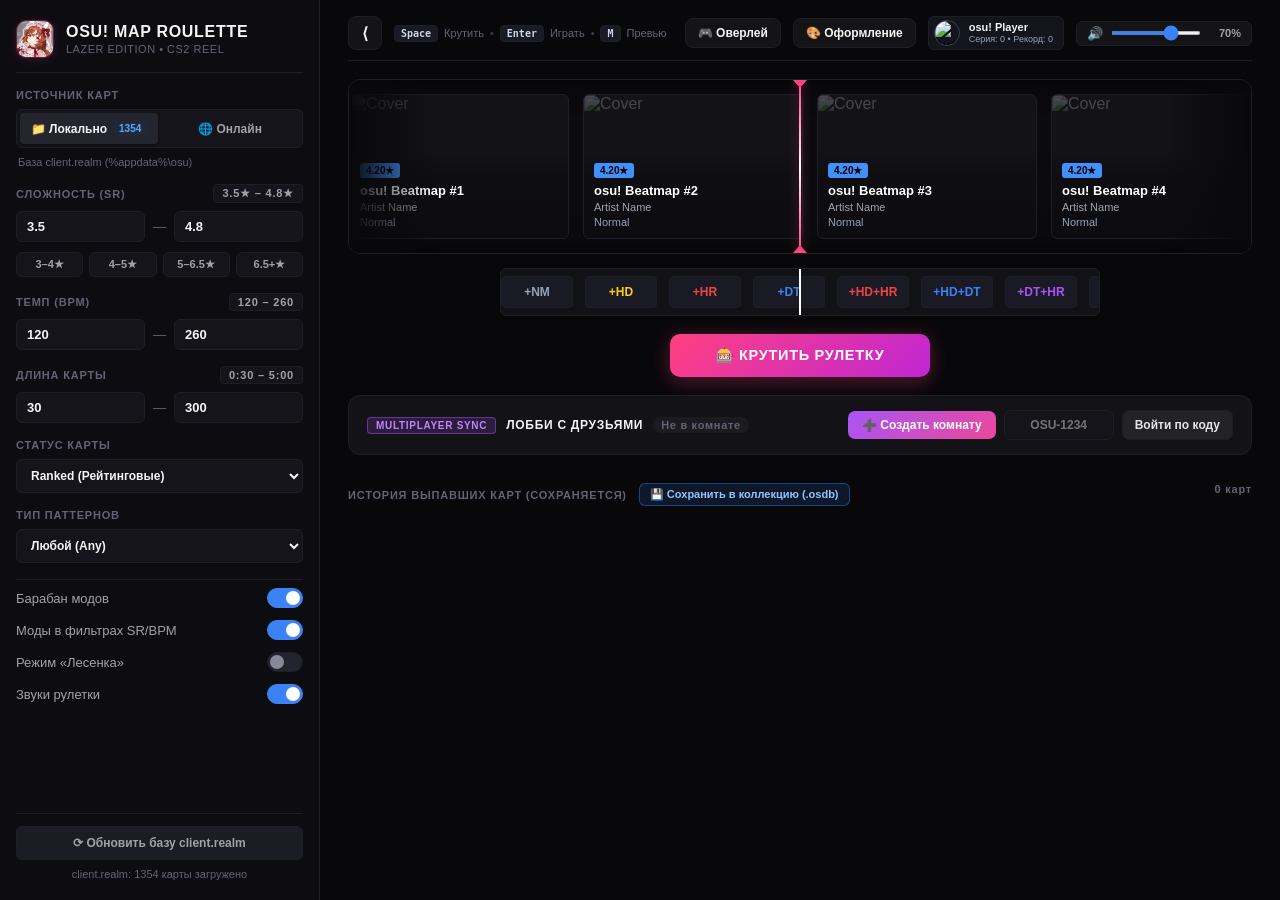
==== static/index.html @ 7d3d6657 "Release v1.0.0" ====
<!DOCTYPE html>
<html lang="ru">
<head>
    <meta charset="UTF-8">
    <meta name="viewport" content="width=device-width, initial-scale=1.0">
    <title>osu! Map Roulette</title>
    <link rel="stylesheet" href="/static/style.css">
    <link rel="icon" href="/static/icon.png" type="image/png">
</head>
<body>
    <!-- BACKGROUND ANIME & GLASS OVERLAY -->
    <div id="appBgLayer" class="app-bg-layer"></div>
    <div id="appBgOverlay" class="app-bg-overlay"></div>

    <!-- LEFT SIDEBAR: ALL SETTINGS -->
    <aside id="mainSidebar" class="sidebar">
        <!-- Logo / Title -->
        <div class="sidebar-header">
            <img src="/static/icon.png" alt="Logo" class="brand-logo">
            <div class="brand-text">
                <div class="brand-title">OSU! MAP ROULETTE</div>
                <div class="brand-sub">Lazer Edition • CS2 Reel</div>
            </div>
        </div>

        <!-- Source Selector -->
        <div class="sidebar-section">
            <div class="section-label">ИСТОЧНИК КАРТ</div>
            <div class="source-toggle">
                <button id="btnSourceLocal" class="source-tab active" data-source="local">
                    <span>📁 Локально</span>
                    <span id="localMapCountBadge" class="badge">1354</span>
                </button>
                <button id="btnSourceApi" class="source-tab" data-source="api">
                    <span>🌐 Онлайн</span>
                </button>
            </div>
            <div id="sourceDesc" class="source-desc">База client.realm (%appdata%\osu)</div>
        </div>

        <!-- Filter: Star Rating -->
        <div class="sidebar-section">
            <div class="section-label-row">
                <span>СЛОЖНОСТЬ (SR)</span>
                <span id="srLabel" class="val-pill">3.5★ – 4.8★</span>
            </div>
            <div class="inputs-row">
                <input type="number" id="inputSrMin" min="0" max="10" step="0.1" value="3.5">
                <span class="sep">—</span>
                <input type="number" id="inputSrMax" min="0" max="10" step="0.1" value="4.8">
            </div>
            <div class="sr-presets">
                <button type="button" class="sr-preset-btn" data-min="3.0" data-max="4.0">3–4★</button>
                <button type="button" class="sr-preset-btn" data-min="4.0" data-max="5.0">4–5★</button>
                <button type="button" class="sr-preset-btn" data-min="5.0" data-max="6.5">5–6.5★</button>
                <button type="button" class="sr-preset-btn" data-min="6.5" data-max="8.5">6.5+★</button>
            </div>
        </div>

        <!-- Filter: BPM -->
        <div class="sidebar-section">
            <div class="section-label-row">
                <span>ТЕМП (BPM)</span>
                <span id="bpmLabel" class="val-pill">120 – 260</span>
            </div>
            <div class="inputs-row">
                <input type="number" id="inputBpmMin" min="60" max="400" step="5" value="120">
                <span class="sep">—</span>
                <input type="number" id="inputBpmMax" min="60" max="400" step="5" value="260">
            </div>
        </div>

        <!-- Filter: Track Length -->
        <div class="sidebar-section">
            <div class="section-label-row">
                <span>ДЛИНА КАРТЫ</span>
                <span id="lengthLabel" class="val-pill">0:30 – 5:00</span>
            </div>
            <div class="inputs-row">
                <input type="number" id="inputLengthMin" min="15" max="1200" step="15" value="30">
                <span class="sep">—</span>
                <input type="number" id="inputLengthMax" min="15" max="1200" step="15" value="300">
            </div>
        </div>

        <!-- Filter: Status -->
        <div class="sidebar-section">
            <div class="section-label">СТАТУС КАРТЫ</div>
            <select id="selectStatus" class="select-field">
                <option value="ranked" selected>Ranked (Рейтинговые)</option>
                <option value="loved">Loved (Любимые)</option>
                <option value="graveyard">Pending / Graveyard</option>
                <option value="any">Все карты</option>
            </select>
        </div>

        <!-- Filter: Pattern Style -->
        <div class="sidebar-section">
            <div class="section-label">ТИП ПАТТЕРНОВ</div>
            <select id="selectPatternType" class="select-field">
                <option value="any" selected>Любой (Any)</option>
                <option value="aim">🎯 Jump Aim (Aimslop)</option>
                <option value="flow_aim">🌊 Flow Aim (Спейсед)</option>
                <option value="stream">⚡ Streams / Speed (Стримы)</option>
                <option value="tech">🎛️ Finger Control / Tech</option>
                <option value="balanced">⚖️ Balanced (Баланс)</option>
            </select>
        </div>

        <!-- Toggles -->
        <div class="sidebar-section toggles-section">
            <label class="toggle-row" title="Включить выпадение случайных модов">
                <span>Барабан модов</span>
                <div class="switch-wrap">
                    <input type="checkbox" id="toggleRollMods" checked>
                    <span class="slider"></span>
                </div>
            </label>
            <label class="toggle-row" title="Подбирать карты так, чтобы итоговый SR с модами попадал в заданный диапазон">
                <span>Моды в фильтрах SR/BPM</span>
                <div class="switch-wrap">
                    <input type="checkbox" id="toggleSmartModFilter" checked>
                    <span class="slider"></span>
                </div>
            </label>
            <label class="toggle-row" title="Автоматическое повышение сложности при пассе карты">
                <span>Режим «Лесенка»</span>
                <div class="switch-wrap">
                    <input type="checkbox" id="toggleLadderMode">
                    <span class="slider"></span>
                </div>
            </label>
            <label class="toggle-row">
                <span>Звуки рулетки</span>
                <div class="switch-wrap">
                    <input type="checkbox" id="toggleSounds" checked>
                    <span class="slider"></span>
                </div>
            </label>
        </div>

        <!-- Ladder details (collapsible) -->
        <div id="ladderSidebarBlock" class="ladder-sidebar-block" style="display: none;">
            <div class="ladder-header-row">
                <span class="ladder-badge">ЛЕСЕНКА</span>
                <span id="ladderLevelText" class="ladder-lvl">Уровень 1</span>
            </div>
            <div class="ladder-stats-grid">
                <div><span>Серия:</span> <strong id="ladderStreakVal">0</strong></div>
                <div><span>Рекорд:</span> <strong id="ladderBestStreakVal">0</strong></div>
                <div><span>Шаг:</span> <strong>+0.15★</strong></div>
            </div>
        </div>

        <!-- Database status & Reindex -->
        <div class="sidebar-bottom">
            <button id="btnReindexLocal" class="btn-sidebar">
                ⟳ Обновить базу client.realm
            </button>
            <div id="localStatusText" class="db-status-text">
                client.realm: 1354 карты загружено
            </div>
        </div>
    </aside>

    <!-- RIGHT CONTENT AREA -->
    <main class="content-area">
        <!-- TOP TOOLBAR: Sidebar Toggle, Overlay, Theme, Profile & Volume -->
        <header class="top-bar">
            <div class="top-left-group">
                <button id="btnToggleSidebar" class="btn-top-icon" title="Свернуть/развернуть левую панель">
                    <span id="sidebarToggleIcon">⟨</span>
                </button>
                <div class="shortcuts-hint">
                    <span class="key-pill">Space</span> Крутить
                    <span class="key-sep">•</span>
                    <span class="key-pill">Enter</span> Играть
                    <span class="key-sep">•</span>
                    <span class="key-pill">M</span> Превью
                </div>
            </div>

            <!-- Top Right Group: Overlay, Theme, Profile & Volume -->
            <div class="top-right-group">
                <button id="btnToggleOverlay" class="btn-top-action" title="Запустить Steam-like оверлей поверх osu!(lazer)">
                    🎮 Оверлей
                </button>
                <button id="btnOpenTheme" class="btn-top-action" title="Фон с аниме девочками, стекло и блюр">
                    🎨 Оформление
                </button>
                <!-- Player Profile Widget -->
                <button id="btnOpenProfile" class="profile-widget" title="Открыть профиль игрока">
                    <img id="topProfileAvatar" src="https://assets.ppy.sh/favicon/favicon-32x32.png" alt="Avatar" class="profile-avatar-mini">
                    <div class="profile-meta-mini">
                        <span id="topProfileName" class="profile-name">osu! Player</span>
                        <span id="topProfileStreak" class="profile-sub">Серия: 0 • Рекорд: 0</span>
                    </div>
                </button>

                <!-- Volume Control -->
                <div class="volume-widget" title="Регулировка громкости">
                    <span id="volIcon" class="vol-icon">🔊</span>
                    <input type="range" id="volumeSlider" min="0" max="1" step="0.05" value="0.7">
                    <span id="volLabel" class="vol-label">70%</span>
                </div>
            </div>
        </header>

        <!-- ROULETTE SECTION -->
        <section class="roulette-section">
            <!-- Beatmap Drum 1 -->
            <div class="drum-container">
                <div class="drum-marker"></div>
                <div id="rouletteTrack" class="drum-track">
                    <!-- Cards will be populated dynamically -->
                </div>
            </div>

            <!-- Mod Drum 2 (Toggleable) -->
            <div id="modDrumWrapper" class="mod-drum-container">
                <div class="mod-marker"></div>
                <div id="modTrack" class="mod-track">
                    <!-- Mod pills populated dynamically -->
                </div>
            </div>

            <!-- Big Spin Button -->
            <div class="spin-bar">
                <button id="btnSpin" class="btn-spin">
                    <span>🎰 КРУТИТЬ РУЛЕТКУ</span>
                </button>
            </div>
        </section>

        <!-- ANTI-TILT BANNER -->
        <div id="tiltAlertBanner" class="tilt-alert-banner" style="display: none;">
            <div class="tilt-alert-left">
                <span class="tilt-icon">🔥</span>
                <div>
                    <div class="tilt-title">Детектор тильта</div>
                    <div class="tilt-sub">Похоже на сложный паттерн — скинуть сложность на -0.3★ для разминки?</div>
                </div>
            </div>
            <div class="tilt-actions">
                <button id="btnAntiTiltSpin" class="btn-tilt-action">Скинуть -0.3★ и крутить</button>
                <button id="btnDismissTilt" class="btn-tilt-dismiss">✕</button>
            </div>
        </div>

        <!-- WINNING BEATMAP RESULT CARD -->
        <section id="winnerSection" class="winner-card" style="display: none;">
            <div class="winner-banner">
                <img id="winnerBannerImg" src="" alt="Cover" class="winner-cover">
                <div class="winner-info">
                    <div class="winner-title-row">
                        <h2 id="winnerTitle">Song Title</h2>
                        <div id="winnerStarBadge" class="star-badge">4.50★</div>
                    </div>
                    <div class="winner-sub">
                        <span id="winnerArtist">Artist</span> • Сложность: <strong id="winnerDiffName">Insane</strong> • Маппер: <span id="winnerCreator">Mapper</span>
                    </div>
                </div>
            </div>

            <!-- PP Calculation & Actions -->
            <div class="winner-details">
                <!-- PP Matrix & Stats -->
                <div class="pp-panel">
                    <div class="panel-heading">
                        <div class="panel-heading-left">
                            <span>РАСЧЁТ PP (FULL COMBO)</span>
                            <span id="winnerPlaystyleTag" class="playstyle-pill pill-balanced">Balanced</span>
                        </div>
                        <span id="winnerModTag" class="mod-tag">+DT</span>
                    </div>

                    <div class="pp-grid">
                        <div class="pp-box">
                            <span class="acc">95.0%</span>
                            <span id="pp95" class="pp">---</span>
                        </div>
                        <div class="pp-box">
                            <span class="acc">98.0%</span>
                            <span id="pp98" class="pp">---</span>
                        </div>
                        <div class="pp-box">
                            <span class="acc">99.0%</span>
                            <span id="pp99" class="pp">---</span>
                        </div>
                        <div class="pp-box ss">
                            <span class="acc">100% SS</span>
                            <span id="pp100" class="pp">---</span>
                        </div>
                    </div>

                    <div class="stats-row">
                        <span>AR: <b id="specAr">9.0</b></span>
                        <span>OD: <b id="specOd">8.0</b></span>
                        <span>CS: <b id="specCs">4.0</b></span>
                        <span>HP: <b id="specHp">6.0</b></span>
                        <span>BPM: <b id="specBpm">180</b></span>
                        <span>Combo: <b id="specCombo">---</b></span>
                    </div>

                    <!-- Client.realm Score Verification -->
                    <div id="scoreBox" class="score-box">
                        <div class="score-box-header">
                            <div class="score-title">
                                <span>РЕЗУЛЬТАТ ПРОХОЖДЕНИЯ (osu!lazer)</span>
                                <span id="scoreStatusBadge" class="score-poll-badge">Ожидание игры...</span>
                            </div>
                            <button id="btnCheckScore" class="btn-check-score">
                                🔍 Проверить скор
                            </button>
                        </div>
                        <div id="scoreView" class="score-view" style="display: none;">
                            <div id="scoreRankPill" class="score-rank-pill">S</div>
                            <div class="score-details-row">
                                <div><span>Точность:</span> <strong id="scoreAcc">98.5%</strong></div>
                                <div><span>Комбо:</span> <strong id="scoreCombo">512x</strong></div>
                                <div><span>Миссы:</span> <strong id="scoreMisses">0</strong></div>
                                <div><span>Реальный PP:</span> <strong id="scorePp" class="score-pp-val">174.5 PP</strong></div>
                            </div>
                        </div>
                    </div>
                </div>

                <!-- Preview Audio Player & Action Buttons -->
                <div class="actions-panel">
                    <div class="preview-player">
                        <button id="btnPlayPause" class="btn-play">▶</button>
                        <div class="player-track">
                            <input type="range" id="seekSlider" min="0" max="100" value="0">
                            <div class="player-time">
                                <span id="playerCurrentTime">0:00</span>
                                <span>Превью трека</span>
                                <span id="playerDuration">0:30</span>
                            </div>
                        </div>
                    </div>

                    <div class="buttons-row">
                        <button id="btnPlayInLazer" class="btn-play-lazer">
                            🚀 Играть в osu!(lazer)
                        </button>
                        <button id="btnLadderNext" class="btn-win" style="display: none;">
                            ✔️ Пройдено (+Next)
                        </button>
                        <button id="btnLadderFail" class="btn-fail" style="display: none;">
                            ✖ Слился
                        </button>
                        <a id="btnOsuWeb" href="#" target="_blank" class="btn-secondary">
                            osu.ppy.sh
                        </a>
                    </div>
                </div>
            </div>
        </section>

        <!-- MULTIPLAYER SYNC LOBBY -->
        <section id="lobbySection" class="lobby-block glass-surface">
            <div class="lobby-header">
                <div class="lobby-title-row">
                    <span class="lobby-badge">MULTIPLAYER SYNC</span>
                    <span>ЛОББИ С ДРУЗЬЯМИ</span>
                    <span id="lobbyStatusPill" class="lobby-status-pill">Не в комнате</span>
                </div>
                <div id="lobbyControlsDisconnected" class="lobby-controls">
                    <button id="btnCreateLobby" class="btn-lobby-primary">➕ Создать комнату</button>
                    <input id="inputLobbyCode" type="text" class="lobby-code-input" placeholder="OSU-1234" maxlength="12">
                    <button id="btnJoinLobby" class="btn-lobby-secondary">Войти по коду</button>
                </div>
                <div id="lobbyControlsConnected" class="lobby-controls" style="display: none;">
                    <div class="room-code-box" id="roomCodeBadge" title="Нажмите, чтобы скопировать код">
                        <span id="roomCodeText">OSU-0000</span>
                        <span class="copy-hint">📋</span>
                    </div>
                    <button id="btnLeaveLobby" class="btn-lobby-danger">Выйти</button>
                </div>
            </div>
            <div id="lobbyBody" class="lobby-body" style="display: none;">
                <div class="lobby-members-row">
                    <span class="lobby-sub-label">Участники:</span>
                    <div id="lobbyMembersList" class="lobby-members-list"></div>
                </div>
                <div class="lobby-leaderboard">
                    <div class="lobby-sub-label" style="margin-bottom: 6px;">Живая таблица раунда</div>
                    <div id="lobbyLeaderboardList" class="lobby-lb-list">
                        <div class="lobby-empty">Сыграйте выпавшую карту в osu!(lazer), чтобы результаты появились здесь автоматически.</div>
                    </div>
                </div>
            </div>
        </section>

        <!-- SESSION HISTORY -->
        <section class="history-block">
            <div class="history-head">
                <div style="display: flex; align-items: center; gap: 12px;">
                    <span>ИСТОРИЯ ВЫПАВШИХ КАРТ (СОХРАНЯЕТСЯ)</span>
                    <button id="btnExportOsdb" class="btn-export-osdb" title="Экспортировать дропы сессии в коллекцию osu! (.osdb)">
                        💾 Сохранить в коллекцию (.osdb)
                    </button>
                </div>
                <span id="historyCountText">0 карт</span>
            </div>
            <div id="historyList" class="history-grid"></div>
        </section>
    </main>

    <!-- PLAYER PROFILE MODAL -->
    <div id="profileModal" class="modal-overlay" style="display: none;">
        <div class="modal-card">
            <div class="modal-header">
                <div class="modal-title">ПРОФИЛЬ ИГРОКА OSU! (LAZER)</div>
                <button id="btnCloseProfile" class="btn-modal-close">✕</button>
            </div>
            <div class="modal-body">
                <div class="profile-hero">
                    <img id="modalProfileAvatar" src="https://assets.ppy.sh/favicon/favicon-32x32.png" alt="Avatar" class="profile-avatar-large">
                    <div class="profile-hero-info">
                        <div class="profile-hero-name-row">
                            <h2 id="modalProfileName">osu! Player</h2>
                            <span id="modalProfileCountry" class="country-badge">RU</span>
                        </div>
                        <div id="modalProfileId" class="profile-user-id">Online ID: ---</div>
                        <div class="profile-hero-badges">
                            <span class="profile-tag">osu!lazer client.realm</span>
                            <span id="modalMaxPpBadge" class="profile-tag gold">Макс. PP: ---</span>
                        </div>
                    </div>
                </div>

                <!-- Lazer Stats Grid -->
                <div class="modal-section-title">СТАТИСТИКА LAZER</div>
                <div class="profile-stats-grid">
                    <div class="p-stat-box">
                        <span class="p-stat-lbl">Всего скоров</span>
                        <strong id="modalTotalScores" class="p-stat-val">0</strong>
                    </div>
                    <div class="p-stat-box">
                        <span class="p-stat-lbl">Пройдено карт</span>
                        <strong id="modalPassedScores" class="p-stat-val">0</strong>
                    </div>
                    <div class="p-stat-box">
                        <span class="p-stat-lbl">SS Рангов</span>
                        <strong id="modalCountSS" class="p-stat-val val-gold">0</strong>
                    </div>
                    <div class="p-stat-box">
                        <span class="p-stat-lbl">S Рангов</span>
                        <strong id="modalCountS" class="p-stat-val val-yellow">0</strong>
                    </div>
                    <div class="p-stat-box">
                        <span class="p-stat-lbl">A Рангов</span>
                        <strong id="modalCountA" class="p-stat-val val-green">0</strong>
                    </div>
                </div>

                <!-- Roulette & Ladder Stats -->
                <div class="modal-section-title">ПРОГРЕСС РУЛЕТКИ И «ЛЕСЕНКИ»</div>
                <div class="profile-stats-grid">
                    <div class="p-stat-box">
                        <span class="p-stat-lbl">Круток рулетки</span>
                        <strong id="modalRouletteSpins" class="p-stat-val">0</strong>
                    </div>
                    <div class="p-stat-box">
                        <span class="p-stat-lbl">Текущая серия</span>
                        <strong id="modalLadderCurrent" class="p-stat-val val-blue">0</strong>
                    </div>
                    <div class="p-stat-box">
                        <span class="p-stat-lbl">Рекорд серии</span>
                        <strong id="modalLadderBest" class="p-stat-val val-gold">0</strong>
                    </div>
                </div>

                <!-- Playstyle Distribution -->
                <div class="modal-section-title">РАСПРЕДЕЛЕНИЕ ПО ПЛЕЙСТАЙЛАМ</div>
                <div class="playstyles-breakdown">
                    <div class="pst-row">
                        <span>🎯 Jump Aim (Aimslop)</span>
                        <span id="pstCountAim" class="pst-val">0</span>
                    </div>
                    <div class="pst-row">
                        <span>🌊 Flow Aim (Спейсед)</span>
                        <span id="pstCountFlow" class="pst-val">0</span>
                    </div>
                    <div class="pst-row">
                        <span>⚡ Streams / Speed (Стримы)</span>
                        <span id="pstCountStream" class="pst-val">0</span>
                    </div>
                    <div class="pst-row">
                        <span>🎛️ Finger Control / Tech</span>
                        <span id="pstCountTech" class="pst-val">0</span>
                    </div>
                    <div class="pst-row">
                        <span>⚖️ Balanced (Баланс)</span>
                        <span id="pstCountBalanced" class="pst-val">0</span>
                    </div>
                </div>
            </div>
        </div>
    </div>

    <!-- THEME, BACKGROUND & OVERLAY SETTINGS MODAL -->
    <div id="themeModal" class="modal-overlay" style="display: none;">
        <div class="modal-card theme-modal-card">
            <div class="modal-header">
                <div class="modal-title">🎨 ОФОРМЛЕНИЕ, ФОН И ОВЕРЛЕЙ</div>
                <button id="btnCloseTheme" class="btn-modal-close">✕</button>
            </div>
            <div class="modal-body">
                <div class="modal-section-title">АНИМЕ-ДЕВОЧКА НА ЗАДНИЙ ФОН</div>
                <div id="bgPickerGrid" class="bg-picker-grid">
                    <button type="button" class="bg-thumb-btn" data-bg="none">
                        <div class="bg-thumb-none">🖤</div>
                        <span>Без фона</span>
                    </button>
                    <button type="button" class="bg-thumb-btn active" data-bg="bg_1.png">
                        <img src="/static/backgrounds/bg_1.png" alt="Art 1">
                        <span>Маскот</span>
                    </button>
                    <button type="button" class="bg-thumb-btn" data-bg="bg_2.jpg">
                        <img src="/static/backgrounds/bg_2.jpg" alt="Art 2">
                        <span>Неко #1</span>
                    </button>
                    <button type="button" class="bg-thumb-btn" data-bg="bg_3.jpg">
                        <img src="/static/backgrounds/bg_3.jpg" alt="Art 3">
                        <span>Неко #2</span>
                    </button>
                    <button type="button" class="bg-thumb-btn" data-bg="bg_4.jpg">
                        <img src="/static/backgrounds/bg_4.jpg" alt="Art 4">
                        <span>Неко #3</span>
                    </button>
                    <button type="button" class="bg-thumb-btn" data-bg="bg_5.jpg">
                        <img src="/static/backgrounds/bg_5.jpg" alt="Art 5">
                        <span>Неко #4</span>
                    </button>
                </div>

                <div class="modal-section-title" style="margin-top: 16px;">СТИЛЬ ИНТЕРФЕЙСА</div>
                <div class="theme-style-row">
                    <button type="button" class="style-pill-btn active" data-style="glass">✨ Стекло (Glass)</button>
                    <button type="button" class="style-pill-btn" data-style="dark">🖤 Глубокий чёрный</button>
                    <button type="button" class="style-pill-btn" data-style="transparent">🫧 Прозрачный</button>
                </div>

                <div class="theme-sliders-grid">
                    <div class="theme-slider-item">
                        <div class="section-label-row">
                            <span>ЗАТЕМНЕНИЕ ФОНА</span>
                            <span id="bgDimVal" class="val-pill">72%</span>
                        </div>
                        <input type="range" id="sliderBgDim" min="0" max="0.95" step="0.05" value="0.72">
                    </div>
                    <div class="theme-slider-item">
                        <div class="section-label-row">
                            <span>РАЗМЫТИЕ (BLUR)</span>
                            <span id="bgBlurVal" class="val-pill">12px</span>
                        </div>
                        <input type="range" id="sliderBgBlur" min="0" max="30" step="1" value="12">
                    </div>
                </div>

                <div class="modal-section-title" style="margin-top: 16px;">ИГРОВОЙ ОВЕРЛЕЙ (STEAM-LIKE)</div>
                <div class="overlay-settings-box">
                    <div class="overlay-setting-row">
                        <span>Горячая клавиша переключения HUD</span>
                        <select id="selectOverlayHotkey" class="select-field" style="width: 150px;">
                            <option value="F9">F9</option>
                            <option value="Shift+Tab">Shift + Tab</option>
                            <option value="F8">F8</option>
                            <option value="F10">F10</option>
                        </select>
                    </div>
                    <div class="overlay-setting-row" style="margin-top: 8px;">
                        <span>Быстрая крутка в оверлее (Instant Roll)</span>
                        <select id="selectInstantRollHotkey" class="select-field" style="width: 150px;">
                            <option value="Alt+R">Alt + R</option>
                            <option value="F8">F8</option>
                            <option value="Ctrl+Shift+R">Ctrl + Shift + R</option>
                            <option value="F10">F10</option>
                        </select>
                    </div>
                    <label class="toggle-row" style="margin-top: 8px;">
                        <span>Автозапуск в игре через 1.5с после прокрутки</span>
                        <div class="switch-wrap">
                            <input type="checkbox" id="toggleOverlayAutoLaunch">
                            <span class="slider"></span>
                        </div>
                    </label>
                    <label class="toggle-row" style="margin-top: 8px;">
                        <span>Автозапуск оверлея при обнаружении osu!.exe</span>
                        <div class="switch-wrap">
                            <input type="checkbox" id="toggleOverlayAutostart">
                            <span class="slider"></span>
                        </div>
                    </label>
                </div>
            </div>
        </div>
    </div>

    <div id="toastContainer" class="toast-container"></div>

    <script src="/static/sounds.js"></script>
    <script src="/static/app.js"></script>
</body>
</html>
---- static/style.css ----
/* osu! Map Roulette - Dark Minimalist Theme (No Neon) */

:root {
    --bg-main: #09090b;
    --bg-sidebar: #0d0d11;
    --bg-card: #121217;
    --bg-card-hover: #1a1a22;
    --bg-input: #14141a;
    --border: #1e1e26;
    --border-hover: #2f2f3d;
    --border-active: #ff4081;
    
    --text-primary: #f4f4f5;
    --text-secondary: #a1a1aa;
    --text-muted: #636374;

    --accent-blue: #3b82f6;
    --accent-green: #22c55e;
    --accent-red: #ef4444;
    --accent-gold: #f59e0b;
    --accent-silver: #d1d5db;
    --accent-pink: #ff4081;

    --card-width: 220px;
    --card-gap: 14px;
}

/* Custom Dark Scrollbars */
::-webkit-scrollbar {
    width: 6px;
    height: 6px;
}
::-webkit-scrollbar-track {
    background: transparent;
}
::-webkit-scrollbar-thumb {
    background: #24242f;
    border-radius: 999px;
}
::-webkit-scrollbar-thumb:hover {
    background: #3a3a4a;
}

* {
    box-sizing: border-box;
    margin: 0;
    padding: 0;
}

body {
    background: var(--bg-main);
    color: var(--text-primary);
    font-family: -apple-system, BlinkMacSystemFont, "Segoe UI", Roboto, "Helvetica Neue", Arial, sans-serif;
    height: 100vh;
    display: flex;
    overflow: hidden;
    user-select: none;
}

/* ========================================================
   LEFT SIDEBAR
======================================================== */
.sidebar {
    width: 320px;
    min-width: 300px;
    max-width: 340px;
    background: var(--bg-sidebar);
    border-right: 1px solid var(--border);
    display: flex;
    flex-direction: column;
    padding: 20px 16px;
    gap: 16px;
    overflow-y: auto;
}

.sidebar-header {
    display: flex;
    align-items: center;
    gap: 12px;
    padding-bottom: 14px;
    border-bottom: 1px solid var(--border);
}

.brand-logo {
    width: 38px;
    height: 38px;
    border-radius: 10px;
    object-fit: cover;
    border: 1px solid rgba(255, 64, 129, 0.35);
    box-shadow: 0 2px 10px rgba(255, 64, 129, 0.15);
    flex-shrink: 0;
}

.brand-text {
    display: flex;
    flex-direction: column;
}

.brand-title {
    font-size: 16px;
    font-weight: 800;
    letter-spacing: 0.7px;
    color: var(--text-primary);
}

/* Quick SR Presets */
.sr-presets {
    display: grid;
    grid-template-columns: repeat(4, 1fr);
    gap: 6px;
    margin-top: 2px;
}

.sr-preset-btn {
    background: var(--bg-input);
    border: 1px solid var(--border);
    color: var(--text-secondary);
    font-size: 11px;
    font-weight: 600;
    padding: 5px 0;
    border-radius: 6px;
    cursor: pointer;
    transition: all 0.15s ease;
}

.sr-preset-btn:hover {
    background: #1c1c24;
    color: var(--text-primary);
    border-color: var(--border-hover);
}

.sr-preset-btn.active {
    background: rgba(255, 64, 129, 0.14);
    border-color: rgba(255, 64, 129, 0.5);
    color: #ff6699;
}

.brand-sub {
    font-size: 11px;
    color: var(--text-muted);
    letter-spacing: 0.5px;
    margin-top: 2px;
    text-transform: uppercase;
}

.sidebar-section {
    display: flex;
    flex-direction: column;
    gap: 8px;
}

.section-label {
    font-size: 11px;
    font-weight: 700;
    color: var(--text-muted);
    letter-spacing: 0.8px;
    text-transform: uppercase;
}

.section-label-row {
    display: flex;
    justify-content: space-between;
    align-items: center;
    font-size: 11px;
    font-weight: 700;
    color: var(--text-muted);
    letter-spacing: 0.8px;
    text-transform: uppercase;
}

.val-pill {
    font-size: 11px;
    font-weight: 600;
    color: var(--text-secondary);
    background: var(--bg-input);
    padding: 2px 8px;
    border-radius: 4px;
    border: 1px solid var(--border);
}

/* Source switcher */
.source-toggle {
    display: flex;
    background: var(--bg-input);
    border: 1px solid var(--border);
    border-radius: 6px;
    padding: 3px;
    gap: 3px;
}

.source-tab {
    flex: 1;
    display: flex;
    align-items: center;
    justify-content: center;
    gap: 6px;
    padding: 8px 10px;
    border: none;
    border-radius: 4px;
    background: transparent;
    color: var(--text-secondary);
    font-size: 12px;
    font-weight: 600;
    cursor: pointer;
    transition: all 0.15s ease;
}

.source-tab.active {
    background: #252530;
    color: var(--text-primary);
    box-shadow: 0 1px 3px rgba(0,0,0,0.4);
}

.source-tab .badge {
    background: #1e293b;
    color: #60a5fa;
    font-size: 10px;
    padding: 2px 6px;
    border-radius: 10px;
    font-weight: 700;
}

.source-desc {
    font-size: 11px;
    color: var(--text-muted);
    padding-left: 2px;
}

/* Input rows */
.inputs-row {
    display: flex;
    align-items: center;
    gap: 8px;
}

.inputs-row input[type="number"] {
    flex: 1;
    background: var(--bg-input);
    border: 1px solid var(--border);
    color: var(--text-primary);
    padding: 7px 10px;
    border-radius: 6px;
    font-size: 13px;
    font-weight: 600;
    outline: none;
    transition: border-color 0.15s ease;
}

.inputs-row input[type="number"]:focus {
    border-color: var(--border-active);
}

.inputs-row .sep {
    color: var(--text-muted);
    font-size: 13px;
}

/* Select field */
.select-field {
    background: var(--bg-input);
    border: 1px solid var(--border);
    color: var(--text-primary);
    padding: 8px 10px;
    border-radius: 6px;
    font-size: 12px;
    font-weight: 600;
    outline: none;
    cursor: pointer;
    transition: border-color 0.15s ease;
}

.select-field:focus {
    border-color: var(--border-active);
}

/* Toggles */
.toggles-section {
    padding-top: 8px;
    border-top: 1px solid var(--border);
    gap: 12px;
}

.toggle-row {
    display: flex;
    justify-content: space-between;
    align-items: center;
    font-size: 13px;
    font-weight: 500;
    color: var(--text-secondary);
    cursor: pointer;
}

.switch-wrap {
    position: relative;
    width: 36px;
    height: 20px;
}

.switch-wrap input {
    opacity: 0;
    width: 0;
    height: 0;
}

.slider {
    position: absolute;
    cursor: pointer;
    top: 0; left: 0; right: 0; bottom: 0;
    background-color: #242430;
    border-radius: 20px;
    transition: 0.2s;
    border: 1px solid var(--border);
}

.slider:before {
    position: absolute;
    content: "";
    height: 14px;
    width: 14px;
    left: 2px;
    bottom: 2px;
    background-color: #888899;
    border-radius: 50%;
    transition: 0.2s;
}

input:checked + .slider {
    background-color: #3b82f6;
    border-color: #3b82f6;
}

input:checked + .slider:before {
    transform: translateX(16px);
    background-color: #ffffff;
}

/* Ladder Block */
.ladder-sidebar-block {
    background: #171720;
    border: 1px solid #2e2e3e;
    border-radius: 6px;
    padding: 12px;
    display: flex;
    flex-direction: column;
    gap: 8px;
}

.ladder-header-row {
    display: flex;
    justify-content: space-between;
    align-items: center;
}

.ladder-badge {
    background: #f59e0b;
    color: #000;
    font-size: 10px;
    font-weight: 800;
    padding: 2px 6px;
    border-radius: 3px;
    letter-spacing: 0.5px;
}

.ladder-lvl {
    font-size: 12px;
    font-weight: 700;
    color: var(--text-primary);
}

.ladder-stats-grid {
    display: flex;
    justify-content: space-between;
    font-size: 11px;
    color: var(--text-secondary);
}

.ladder-stats-grid strong {
    color: var(--text-primary);
}

/* Sidebar Bottom */
.sidebar-bottom {
    margin-top: auto;
    padding-top: 12px;
    border-top: 1px solid var(--border);
    display: flex;
    flex-direction: column;
    gap: 8px;
}

.btn-sidebar {
    background: #1c1c24;
    border: 1px solid var(--border);
    color: var(--text-secondary);
    padding: 9px 12px;
    border-radius: 6px;
    font-size: 12px;
    font-weight: 600;
    cursor: pointer;
    transition: all 0.15s ease;
}

.btn-sidebar:hover {
    background: #252530;
    color: var(--text-primary);
    border-color: var(--border-hover);
}

.db-status-text {
    font-size: 11px;
    color: var(--text-muted);
    text-align: center;
}

/* ========================================================
   RIGHT MAIN CONTENT AREA
======================================================== */
.content-area {
    flex: 1;
    display: flex;
    flex-direction: column;
    overflow-y: auto;
    padding: 16px 28px;
    gap: 18px;
}

/* Top toolbar */
.top-bar {
    display: flex;
    justify-content: space-between;
    align-items: center;
    width: 100%;
    padding-bottom: 10px;
    border-bottom: 1px solid var(--border);
}

.shortcuts-hint {
    font-size: 11px;
    color: var(--text-muted);
    display: flex;
    align-items: center;
    gap: 6px;
}

.key-pill {
    background: #1a1a24;
    border: 1px solid var(--border);
    color: #cbd5e1;
    padding: 2px 6px;
    border-radius: 4px;
    font-weight: 700;
    font-size: 10px;
    font-family: monospace;
}

.key-sep {
    color: #3b3b4a;
}

.volume-widget {
    display: flex;
    align-items: center;
    gap: 8px;
    background: #131318;
    border: 1px solid var(--border);
    border-radius: 6px;
    padding: 4px 10px;
}

.vol-icon {
    font-size: 13px;
    cursor: pointer;
}

#volumeSlider {
    width: 90px;
    height: 4px;
    border-radius: 2px;
    background: #2a2a38;
    outline: none;
    cursor: pointer;
    accent-color: #3b82f6;
}

.vol-label {
    font-size: 11px;
    font-weight: 700;
    color: var(--text-secondary);
    min-width: 32px;
    text-align: right;
}

/* Roulette Arena */
.roulette-section {
    display: flex;
    flex-direction: column;
    align-items: center;
    gap: 14px;
    width: 100%;
}

.drum-container {
    width: 100%;
    height: 175px;
    background: #0b0b0f;
    border: 1px solid var(--border);
    border-radius: 12px;
    position: relative;
    overflow: hidden;
    display: flex;
    align-items: center;
    box-shadow: inset 0 0 30px rgba(0, 0, 0, 0.7);
}

.drum-container::before,
.drum-container::after {
    content: "";
    position: absolute;
    top: 0;
    bottom: 0;
    width: 85px;
    z-index: 15;
    pointer-events: none;
}

.drum-container::before {
    left: 0;
    background: linear-gradient(to right, #09090b 0%, rgba(9, 9, 11, 0) 100%);
}

.drum-container::after {
    right: 0;
    background: linear-gradient(to left, #09090b 0%, rgba(9, 9, 11, 0) 100%);
}

.drum-marker {
    position: absolute;
    left: 50%;
    top: 0;
    bottom: 0;
    width: 2px;
    background: linear-gradient(to bottom, #ff4081, #ffffff, #ff4081);
    transform: translateX(-50%);
    z-index: 20;
    box-shadow: 0 0 12px rgba(255, 64, 129, 0.65);
    pointer-events: none;
}

.drum-marker::before,
.drum-marker::after {
    content: "";
    position: absolute;
    left: 50%;
    transform: translateX(-50%);
    border-left: 7px solid transparent;
    border-right: 7px solid transparent;
}

.drum-marker::before {
    top: 0;
    border-top: 8px solid #ff4081;
}

.drum-marker::after {
    bottom: 0;
    border-bottom: 8px solid #ff4081;
}

.drum-track {
    display: flex;
    align-items: center;
    gap: var(--card-gap);
    padding-left: 0px;
    will-change: transform;
    transition: transform 0.05s linear;
}

/* Drum Map Card */
.map-card {
    width: var(--card-width);
    height: 145px;
    background: var(--bg-card);
    border: 1px solid var(--border);
    border-radius: 6px;
    flex-shrink: 0;
    position: relative;
    overflow: hidden;
    display: flex;
    flex-direction: column;
    justify-content: flex-end;
}

.card-bg-img {
    position: absolute;
    top: 0; left: 0; width: 100%; height: 100%;
    object-fit: cover;
    opacity: 0.35;
    filter: brightness(0.7);
}

.map-card-content {
    position: relative;
    z-index: 2;
    padding: 10px;
    background: linear-gradient(0deg, rgba(12,12,16,0.95) 0%, rgba(12,12,16,0.5) 75%, transparent 100%);
    display: flex;
    flex-direction: column;
    gap: 3px;
}

.map-sr-pill {
    align-self: flex-start;
    font-size: 10px;
    font-weight: 800;
    padding: 2px 6px;
    border-radius: 3px;
    color: #000;
    margin-bottom: 2px;
}

.map-title {
    font-size: 13px;
    font-weight: 700;
    color: #fff;
    white-space: nowrap;
    overflow: hidden;
    text-overflow: ellipsis;
}

.map-artist {
    font-size: 11px;
    color: var(--text-secondary);
    white-space: nowrap;
    overflow: hidden;
    text-overflow: ellipsis;
}

.map-version {
    font-size: 11px;
    color: #94a3b8;
    white-space: nowrap;
    overflow: hidden;
    text-overflow: ellipsis;
}

/* Mod Drum */
.mod-drum-container {
    width: 100%;
    max-width: 600px;
    height: 48px;
    background: #111116;
    border: 1px solid var(--border);
    border-radius: 6px;
    position: relative;
    overflow: hidden;
    display: flex;
    align-items: center;
}

.mod-marker {
    position: absolute;
    left: 50%;
    top: 0;
    bottom: 0;
    width: 2px;
    background: #ffffff;
    transform: translateX(-50%);
    z-index: 20;
    pointer-events: none;
}

.mod-track {
    display: flex;
    align-items: center;
    gap: 12px;
    will-change: transform;
    transition: transform 0.05s linear;
}

.mod-box {
    width: 72px;
    height: 32px;
    display: flex;
    align-items: center;
    justify-content: center;
    background: #1a1a24;
    border: 1px solid var(--border);
    border-radius: 4px;
    font-size: 12px;
    font-weight: 800;
    color: #cbd5e1;
    flex-shrink: 0;
}

.mod-box.nm { color: #94a3b8; }
.mod-box.hd { color: #facc15; }
.mod-box.hr { color: #ef4444; }
.mod-box.dt { color: #3b82f6; }
.mod-box.combo { color: #a855f7; }

/* Spin Bar */
.spin-bar {
    width: 100%;
    display: flex;
    justify-content: center;
    margin-top: 4px;
}

.btn-spin {
    background: linear-gradient(135deg, #ff4081 0%, #c026d3 100%);
    color: #ffffff;
    border: none;
    padding: 13px 46px;
    font-size: 14.5px;
    font-weight: 700;
    letter-spacing: 0.7px;
    border-radius: 10px;
    cursor: pointer;
    box-shadow: 0 4px 20px rgba(255, 64, 129, 0.32);
    transition: all 0.16s ease;
}

.btn-spin:hover:not(:disabled) {
    filter: brightness(1.08);
    transform: translateY(-1px);
    box-shadow: 0 6px 26px rgba(255, 64, 129, 0.48);
}

.btn-spin:active:not(:disabled) {
    transform: translateY(1px);
}

.btn-spin:disabled {
    background: #1f1f27;
    color: #636374;
    box-shadow: none;
    cursor: not-allowed;
}

@keyframes winnerReveal {
    from {
        opacity: 0;
        transform: translateY(10px) scale(0.99);
    }
    to {
        opacity: 1;
        transform: translateY(0) scale(1);
    }
}

/* ========================================================
   WINNING BEATMAP CARD
======================================================== */
.winner-card {
    background: var(--bg-card);
    animation: winnerReveal 0.32s cubic-bezier(0.16, 1, 0.3, 1);
    border: 1px solid var(--border);
    border-radius: 8px;
    overflow: hidden;
    display: flex;
    flex-direction: column;
}

.winner-banner {
    height: 105px;
    position: relative;
    display: flex;
    align-items: flex-end;
    padding: 14px 20px;
    background: #111116;
    overflow: hidden;
}

.winner-cover {
    position: absolute;
    top: 0; left: 0; width: 100%; height: 100%;
    object-fit: cover;
    opacity: 0.4;
    filter: brightness(0.65);
}

.winner-info {
    position: relative;
    z-index: 2;
    display: flex;
    flex-direction: column;
    gap: 4px;
    width: 100%;
}

.winner-title-row {
    display: flex;
    align-items: center;
    justify-content: space-between;
    gap: 12px;
}

.winner-title-row h2 {
    font-size: 18px;
    font-weight: 800;
    color: #ffffff;
    white-space: nowrap;
    overflow: hidden;
    text-overflow: ellipsis;
}

.star-badge {
    background: #f59e0b;
    color: #000;
    font-size: 13px;
    font-weight: 800;
    padding: 3px 8px;
    border-radius: 4px;
    flex-shrink: 0;
}

.winner-sub {
    font-size: 12px;
    color: var(--text-secondary);
}

.winner-sub strong {
    color: #fff;
}

/* Winner details */
.winner-details {
    padding: 16px 20px;
    display: flex;
    gap: 20px;
}

.pp-panel {
    flex: 1;
    display: flex;
    flex-direction: column;
    gap: 10px;
}

.panel-heading {
    display: flex;
    align-items: center;
    justify-content: space-between;
    font-size: 11px;
    font-weight: 700;
    color: var(--text-muted);
    letter-spacing: 0.8px;
}

.mod-tag {
    background: #1e293b;
    color: #38bdf8;
    font-size: 11px;
    font-weight: 800;
    padding: 2px 8px;
    border-radius: 4px;
    border: 1px solid #334155;
}

.pp-grid {
    display: grid;
    grid-template-columns: repeat(4, 1fr);
    gap: 8px;
}

.pp-box {
    background: #121217;
    border: 1px solid var(--border);
    border-radius: 6px;
    padding: 9px 8px;
    display: flex;
    flex-direction: column;
    align-items: center;
    gap: 2px;
}

.pp-box.ss {
    border-color: #f59e0b;
}

.pp-box .acc {
    font-size: 11px;
    color: var(--text-muted);
    font-weight: 600;
}

.pp-box.ss .acc {
    color: #f59e0b;
}

.pp-box .pp {
    font-size: 16px;
    font-weight: 800;
    color: var(--text-primary);
}

.pp-box.ss .pp {
    color: #fbbf24;
}

.stats-row {
    display: flex;
    gap: 14px;
    font-size: 11px;
    color: var(--text-muted);
}

.stats-row b {
    color: var(--text-secondary);
}

/* Score verification box */
.score-box {
    background: #111116;
    border: 1px solid var(--border);
    border-radius: 6px;
    padding: 9px 12px;
    display: flex;
    flex-direction: column;
    gap: 8px;
    margin-top: 4px;
}

.score-box-header {
    display: flex;
    justify-content: space-between;
    align-items: center;
}

.score-title {
    display: flex;
    align-items: center;
    gap: 8px;
    font-size: 10px;
    font-weight: 700;
    color: var(--text-muted);
    letter-spacing: 0.8px;
}

.score-poll-badge {
    font-size: 10px;
    color: #94a3b8;
    background: #1c1c26;
    padding: 2px 6px;
    border-radius: 3px;
    font-weight: 600;
}

.btn-check-score {
    background: #1a1a24;
    border: 1px solid var(--border);
    color: #cbd5e1;
    font-size: 11px;
    font-weight: 600;
    padding: 4px 10px;
    border-radius: 4px;
    cursor: pointer;
    transition: all 0.15s ease;
}

.btn-check-score:hover {
    background: #252532;
    color: #fff;
    border-color: var(--border-hover);
}

.score-view {
    display: flex;
    align-items: center;
    gap: 12px;
    background: #161622;
    border: 1px solid #2e2e42;
    border-radius: 6px;
    padding: 8px 12px;
}

.score-rank-pill {
    width: 32px;
    height: 32px;
    border-radius: 4px;
    display: flex;
    align-items: center;
    justify-content: center;
    font-size: 16px;
    font-weight: 900;
    color: #000;
    background: #f59e0b;
    flex-shrink: 0;
}

.score-rank-pill.rank-ss { background: #f59e0b; color: #000; }
.score-rank-pill.rank-s  { background: #eab308; color: #000; }
.score-rank-pill.rank-a  { background: #22c55e; color: #000; }
.score-rank-pill.rank-b  { background: #3b82f6; color: #fff; }
.score-rank-pill.rank-c  { background: #a855f7; color: #fff; }
.score-rank-pill.rank-d  { background: #ef4444; color: #fff; }
.score-rank-pill.rank-f  { background: #64748b; color: #fff; }

.score-details-row {
    display: flex;
    gap: 14px;
    font-size: 11px;
    color: var(--text-secondary);
}

.score-details-row strong {
    color: #ffffff;
}

.score-pp-val {
    color: #f59e0b !important;
}

/* Actions Panel */
.actions-panel {
    width: 310px;
    display: flex;
    flex-direction: column;
    justify-content: space-between;
    gap: 12px;
}

/* Audio Player */
.preview-player {
    display: flex;
    align-items: center;
    gap: 10px;
    background: #121217;
    border: 1px solid var(--border);
    border-radius: 6px;
    padding: 8px 12px;
}

.btn-play {
    width: 34px;
    height: 34px;
    border-radius: 50%;
    background: #252532;
    border: 1px solid var(--border);
    color: #fff;
    cursor: pointer;
    display: flex;
    align-items: center;
    justify-content: center;
    font-size: 12px;
    flex-shrink: 0;
    transition: all 0.15s ease;
}

.btn-play:hover {
    background: #323242;
}

.player-track {
    flex: 1;
    display: flex;
    flex-direction: column;
    gap: 2px;
}

.player-track input[type="range"] {
    width: 100%;
    height: 4px;
    border-radius: 2px;
    background: #282835;
    outline: none;
    cursor: pointer;
}

.player-time {
    display: flex;
    justify-content: space-between;
    font-size: 10px;
    color: var(--text-muted);
}

/* Action Buttons */
.buttons-row {
    display: flex;
    gap: 8px;
}

.btn-play-lazer {
    flex: 1;
    background: #2563eb;
    color: #fff;
    border: none;
    border-radius: 6px;
    padding: 10px 14px;
    font-size: 13px;
    font-weight: 700;
    cursor: pointer;
    transition: background 0.15s ease;
}

.btn-play-lazer:hover {
    background: #1d4ed8;
}

.btn-win {
    background: #16a34a;
    color: #fff;
    border: none;
    border-radius: 6px;
    padding: 10px 14px;
    font-size: 12px;
    font-weight: 700;
    cursor: pointer;
}

.btn-win:hover { background: #15803d; }

.btn-fail {
    background: #dc2626;
    color: #fff;
    border: none;
    border-radius: 6px;
    padding: 10px 14px;
    font-size: 12px;
    font-weight: 700;
    cursor: pointer;
}

.btn-fail:hover { background: #b91c1c; }

.btn-secondary {
    background: #1a1a24;
    border: 1px solid var(--border);
    color: var(--text-secondary);
    text-decoration: none;
    border-radius: 6px;
    padding: 10px 14px;
    font-size: 12px;
    font-weight: 600;
    display: flex;
    align-items: center;
    justify-content: center;
    transition: all 0.15s ease;
}

.btn-secondary:hover {
    background: #242432;
    color: #fff;
}

/* ========================================================
   SESSION HISTORY
======================================================== */
.history-block {
    display: flex;
    flex-direction: column;
    gap: 10px;
    margin-top: 10px;
}

.history-head {
    display: flex;
    justify-content: space-between;
    font-size: 11px;
    font-weight: 700;
    color: var(--text-muted);
    letter-spacing: 0.8px;
}

.history-grid {
    display: grid;
    grid-template-columns: repeat(auto-fill, minmax(260px, 1fr));
    gap: 10px;
}

.history-card {
    background: #131318;
    border: 1px solid var(--border);
    border-radius: 6px;
    padding: 10px;
    display: flex;
    align-items: center;
    gap: 10px;
}

.history-cover {
    width: 48px;
    height: 48px;
    border-radius: 4px;
    object-fit: cover;
    flex-shrink: 0;
}

.history-content {
    flex: 1;
    overflow: hidden;
    display: flex;
    flex-direction: column;
    gap: 2px;
}

.history-title {
    font-size: 12px;
    font-weight: 700;
    color: #fff;
    white-space: nowrap;
    overflow: hidden;
    text-overflow: ellipsis;
}

.history-meta {
    font-size: 10px;
    color: var(--text-secondary);
    white-space: nowrap;
    overflow: hidden;
    text-overflow: ellipsis;
}

/* Top Right Group: Profile & Volume */
.top-right-group {
    display: flex;
    align-items: center;
    gap: 12px;
}

.profile-widget {
    display: flex;
    align-items: center;
    gap: 9px;
    background: #14141c;
    border: 1px solid var(--border);
    border-radius: 6px;
    padding: 3px 10px 3px 5px;
    cursor: pointer;
    transition: all 0.15s ease;
    outline: none;
}

.profile-widget:hover {
    background: #1c1c28;
    border-color: #3b3b4f;
}

.profile-avatar-mini {
    width: 26px;
    height: 26px;
    border-radius: 50%;
    object-fit: cover;
    border: 1px solid #334155;
}

.profile-meta-mini {
    display: flex;
    flex-direction: column;
    text-align: left;
}

.profile-name {
    font-size: 11px;
    font-weight: 700;
    color: #f1f5f9;
    line-height: 1.2;
}

.profile-sub {
    font-size: 9px;
    color: #94a3b8;
    line-height: 1.1;
}

/* Panel Heading with Playstyle Tag */
.panel-heading {
    display: flex;
    justify-content: space-between;
    align-items: center;
}

.panel-heading-left {
    display: flex;
    align-items: center;
    gap: 10px;
}

.playstyle-pill {
    font-size: 10px;
    font-weight: 700;
    padding: 2px 8px;
    border-radius: 4px;
    letter-spacing: 0.4px;
    text-transform: uppercase;
}

.playstyle-pill.pill-aim {
    background: rgba(244, 63, 94, 0.18);
    color: #fb7185;
    border: 1px solid rgba(244, 63, 94, 0.4);
}

.playstyle-pill.pill-flow_aim {
    background: rgba(6, 182, 212, 0.18);
    color: #38bdf8;
    border: 1px solid rgba(6, 182, 212, 0.4);
}

.playstyle-pill.pill-stream {
    background: rgba(59, 130, 246, 0.18);
    color: #60a5fa;
    border: 1px solid rgba(59, 130, 246, 0.4);
}

.playstyle-pill.pill-tech {
    background: rgba(245, 158, 11, 0.18);
    color: #fbbf24;
    border: 1px solid rgba(245, 158, 11, 0.4);
}

.playstyle-pill.pill-balanced {
    background: rgba(148, 163, 184, 0.18);
    color: #cbd5e1;
    border: 1px solid rgba(148, 163, 184, 0.4);
}

/* Modal Overlay & Card */
.modal-overlay {
    position: fixed;
    top: 0;
    left: 0;
    width: 100vw;
    height: 100vh;
    background: rgba(0, 0, 0, 0.75);
    backdrop-filter: blur(5px);
    display: flex;
    align-items: center;
    justify-content: center;
    z-index: 9999;
    animation: fadeIn 0.15s ease-out;
}

@keyframes fadeIn {
    from { opacity: 0; }
    to { opacity: 1; }
}

.modal-card {
    background: #111117;
    border: 1px solid #282838;
    border-radius: 10px;
    width: 520px;
    max-width: 90vw;
    box-shadow: 0 16px 40px rgba(0, 0, 0, 0.7);
    overflow: hidden;
    animation: slideUp 0.18s ease-out;
}

@keyframes slideUp {
    from { transform: translateY(12px) scale(0.98); opacity: 0; }
    to { transform: translateY(0) scale(1); opacity: 1; }
}

.modal-header {
    display: flex;
    justify-content: space-between;
    align-items: center;
    padding: 14px 18px;
    border-bottom: 1px solid #20202c;
    background: #15151e;
}

.modal-title {
    font-size: 11px;
    font-weight: 800;
    color: #94a3b8;
    letter-spacing: 0.8px;
}

.btn-modal-close {
    background: none;
    border: none;
    color: #64748b;
    font-size: 14px;
    cursor: pointer;
    padding: 4px;
    transition: color 0.15s ease;
}

.btn-modal-close:hover {
    color: #fff;
}

.modal-body {
    padding: 18px;
    display: flex;
    flex-direction: column;
    gap: 16px;
    max-height: 80vh;
    overflow-y: auto;
}

.profile-hero {
    display: flex;
    align-items: center;
    gap: 16px;
    background: #161622;
    border: 1px solid #252535;
    border-radius: 8px;
    padding: 14px;
}

.profile-avatar-large {
    width: 64px;
    height: 64px;
    border-radius: 50%;
    object-fit: cover;
    border: 2px solid #3b82f6;
}

.profile-hero-info {
    display: flex;
    flex-direction: column;
    gap: 4px;
}

.profile-hero-name-row {
    display: flex;
    align-items: center;
    gap: 8px;
}

.profile-hero-name-row h2 {
    font-size: 18px;
    font-weight: 800;
    color: #fff;
    margin: 0;
}

.country-badge {
    background: #2563eb;
    color: #fff;
    font-size: 9px;
    font-weight: 800;
    padding: 1px 5px;
    border-radius: 3px;
}

.profile-user-id {
    font-size: 11px;
    color: #64748b;
    font-family: monospace;
}

.profile-hero-badges {
    display: flex;
    gap: 6px;
    margin-top: 4px;
}

.profile-tag {
    font-size: 10px;
    font-weight: 700;
    padding: 2px 7px;
    background: #222230;
    color: #94a3b8;
    border-radius: 4px;
}

.profile-tag.gold {
    background: rgba(245, 158, 11, 0.15);
    color: #f59e0b;
    border: 1px solid rgba(245, 158, 11, 0.3);
}

.modal-section-title {
    font-size: 10px;
    font-weight: 800;
    color: #64748b;
    letter-spacing: 0.8px;
    margin-top: 4px;
}

.profile-stats-grid {
    display: grid;
    grid-template-columns: repeat(auto-fit, minmax(90px, 1fr));
    gap: 8px;
}

.p-stat-box {
    background: #14141d;
    border: 1px solid #222230;
    border-radius: 6px;
    padding: 8px 10px;
    display: flex;
    flex-direction: column;
    gap: 2px;
}

.p-stat-lbl {
    font-size: 10px;
    color: #94a3b8;
}

.p-stat-val {
    font-size: 15px;
    font-weight: 800;
    color: #f8fafc;
}

.val-gold { color: #f59e0b !important; }
.val-yellow { color: #eab308 !important; }
.val-green { color: #22c55e !important; }
.val-blue { color: #3b82f6 !important; }

.playstyles-breakdown {
    background: #14141d;
    border: 1px solid #222230;
    border-radius: 6px;
    padding: 10px 14px;
    display: flex;
    flex-direction: column;
    gap: 6px;
}

.pst-row {
    display: flex;
    justify-content: space-between;
    align-items: center;
    font-size: 12px;
    color: #cbd5e1;
}

.pst-val {
    font-weight: 800;
    color: #fff;
    background: #1e1e2c;
    padding: 1px 7px;
    border-radius: 4px;
    font-size: 11px;
}

/* ========================================================
   ANIME BACKGROUND, GLASSMORPHISM & SIDEBAR COLLAPSE
======================================================== */
.app-bg-layer {
    position: fixed;
    inset: -24px;
    z-index: 0;
    background-size: cover;
    background-position: center 20%;
    background-repeat: no-repeat;
    filter: blur(12px);
    transition: background-image 0.35s ease, filter 0.2s ease, opacity 0.3s ease;
    pointer-events: none;
}

.app-bg-overlay {
    position: fixed;
    inset: 0;
    z-index: 1;
    background: rgba(9, 9, 11, 0.72);
    transition: background 0.2s ease;
    pointer-events: none;
}

.sidebar, .content-area {
    position: relative;
    z-index: 2;
}

/* Smooth Sidebar Collapse */
.sidebar {
    transition: width 0.28s cubic-bezier(0.16, 1, 0.3, 1),
                min-width 0.28s cubic-bezier(0.16, 1, 0.3, 1),
                padding 0.28s cubic-bezier(0.16, 1, 0.3, 1),
                opacity 0.22s ease;
}

.sidebar.collapsed {
    width: 0 !important;
    min-width: 0 !important;
    max-width: 0 !important;
    padding-left: 0 !important;
    padding-right: 0 !important;
    border-right: none !important;
    opacity: 0;
    overflow: hidden;
    pointer-events: none;
}

/* Glassmorphism Theme Variants */
body.theme-glass .sidebar {
    background: rgba(13, 13, 17, 0.76);
    backdrop-filter: blur(18px);
}
body.theme-glass .winner-card,
body.theme-glass .lobby-block,
body.theme-glass .drum-container,
body.theme-glass .mod-drum-container {
    background: rgba(16, 16, 22, 0.72);
    backdrop-filter: blur(16px);
    border-color: rgba(255, 255, 255, 0.09);
}

body.theme-transparent .sidebar {
    background: rgba(12, 12, 16, 0.48);
    backdrop-filter: blur(10px);
}
body.theme-transparent .winner-card,
body.theme-transparent .lobby-block,
body.theme-transparent .drum-container,
body.theme-transparent .mod-drum-container {
    background: rgba(14, 14, 20, 0.46);
    backdrop-filter: blur(10px);
    border-color: rgba(255, 255, 255, 0.12);
}

body.theme-dark .app-bg-overlay {
    background: rgba(9, 9, 11, 0.94) !important;
}

/* Top Bar Left & Action Buttons */
.top-left-group {
    display: flex;
    align-items: center;
    gap: 12px;
}

.btn-top-icon {
    width: 34px;
    height: 34px;
    border-radius: 8px;
    background: rgba(255, 255, 255, 0.05);
    border: 1px solid var(--border);
    color: var(--text-primary);
    font-size: 16px;
    font-weight: 700;
    cursor: pointer;
    display: flex;
    align-items: center;
    justify-content: center;
    transition: all 0.15s ease;
}

.btn-top-icon:hover {
    background: rgba(255, 64, 129, 0.15);
    border-color: rgba(255, 64, 129, 0.45);
    color: #ff6699;
}

.btn-top-action {
    background: rgba(255, 255, 255, 0.05);
    border: 1px solid var(--border);
    color: var(--text-primary);
    padding: 7px 12px;
    border-radius: 8px;
    font-size: 12px;
    font-weight: 600;
    cursor: pointer;
    transition: all 0.15s ease;
    display: inline-flex;
    align-items: center;
    gap: 6px;
}

.btn-top-action:hover {
    background: rgba(255, 255, 255, 0.1);
    border-color: var(--border-hover);
}

.btn-top-action.active-overlay {
    background: rgba(34, 197, 94, 0.16);
    border-color: rgba(34, 197, 94, 0.5);
    color: #4ade80;
}

/* ========================================================
   ANTI-TILT BANNER
======================================================== */
.tilt-alert-banner {
    background: rgba(239, 68, 68, 0.14);
    backdrop-filter: blur(12px);
    border: 1px solid rgba(239, 68, 68, 0.45);
    border-radius: 10px;
    padding: 12px 16px;
    display: flex;
    align-items: center;
    justify-content: space-between;
    gap: 14px;
    animation: winnerReveal 0.25s ease;
}

.tilt-alert-left {
    display: flex;
    align-items: center;
    gap: 12px;
}

.tilt-icon {
    font-size: 22px;
}

.tilt-title {
    font-size: 13px;
    font-weight: 700;
    color: #fca5a5;
}

.tilt-sub {
    font-size: 12px;
    color: #fecaca;
}

.tilt-actions {
    display: flex;
    align-items: center;
    gap: 8px;
}

.btn-tilt-action {
    background: #ef4444;
    color: #fff;
    border: none;
    padding: 8px 14px;
    border-radius: 7px;
    font-size: 12px;
    font-weight: 700;
    cursor: pointer;
    transition: background 0.15s;
}

.btn-tilt-action:hover {
    background: #dc2626;
}

.btn-tilt-dismiss {
    background: transparent;
    border: none;
    color: #fca5a5;
    font-size: 15px;
    cursor: pointer;
    padding: 4px 6px;
}

/* ========================================================
   MULTIPLAYER LOBBY BLOCK
======================================================== */
.lobby-block {
    background: var(--bg-card);
    border: 1px solid var(--border);
    border-radius: 12px;
    padding: 14px 18px;
    display: flex;
    flex-direction: column;
    gap: 12px;
}

.lobby-header {
    display: flex;
    align-items: center;
    justify-content: space-between;
    flex-wrap: wrap;
    gap: 10px;
}

.lobby-title-row {
    display: flex;
    align-items: center;
    gap: 10px;
    font-size: 12px;
    font-weight: 700;
    letter-spacing: 0.7px;
    color: var(--text-primary);
}

.lobby-badge {
    background: rgba(168, 85, 247, 0.18);
    border: 1px solid rgba(168, 85, 247, 0.45);
    color: #c084fc;
    font-size: 10px;
    font-weight: 800;
    padding: 2px 8px;
    border-radius: 4px;
}

.lobby-status-pill {
    font-size: 11px;
    font-weight: 600;
    color: var(--text-muted);
    background: rgba(255,255,255,0.04);
    padding: 2px 8px;
    border-radius: 999px;
}

.lobby-status-pill.connected {
    color: #4ade80;
    background: rgba(34, 197, 94, 0.14);
}

.lobby-controls {
    display: flex;
    align-items: center;
    gap: 8px;
}

.btn-lobby-primary {
    background: linear-gradient(135deg, #a855f7, #ec4899);
    border: none;
    color: #fff;
    padding: 7px 14px;
    border-radius: 7px;
    font-size: 12px;
    font-weight: 700;
    cursor: pointer;
}

.lobby-code-input {
    width: 110px;
    background: var(--bg-input);
    border: 1px solid var(--border);
    color: #fff;
    padding: 7px 10px;
    border-radius: 7px;
    font-size: 12px;
    font-weight: 700;
    text-transform: uppercase;
    text-align: center;
    outline: none;
}

.btn-lobby-secondary {
    background: rgba(255,255,255,0.07);
    border: 1px solid var(--border);
    color: #e4e4e7;
    padding: 7px 12px;
    border-radius: 7px;
    font-size: 12px;
    font-weight: 600;
    cursor: pointer;
}

.room-code-box {
    display: inline-flex;
    align-items: center;
    gap: 8px;
    background: rgba(255, 64, 129, 0.14);
    border: 1px solid rgba(255, 64, 129, 0.45);
    color: #ff6699;
    padding: 6px 12px;
    border-radius: 7px;
    font-weight: 800;
    font-size: 13px;
    cursor: pointer;
}

.btn-lobby-danger {
    background: rgba(239, 68, 68, 0.15);
    border: 1px solid rgba(239, 68, 68, 0.4);
    color: #fca5a5;
    padding: 6px 12px;
    border-radius: 7px;
    font-size: 12px;
    font-weight: 600;
    cursor: pointer;
}

.lobby-body {
    border-top: 1px solid var(--border);
    padding-top: 10px;
    display: flex;
    flex-direction: column;
    gap: 10px;
}

.lobby-members-row {
    display: flex;
    align-items: center;
    gap: 8px;
    flex-wrap: wrap;
}

.lobby-sub-label {
    font-size: 11px;
    font-weight: 700;
    color: var(--text-muted);
    text-transform: uppercase;
}

.lobby-members-list {
    display: flex;
    gap: 6px;
    flex-wrap: wrap;
}

.lobby-member-chip {
    display: inline-flex;
    align-items: center;
    gap: 6px;
    background: rgba(255,255,255,0.05);
    border: 1px solid var(--border);
    padding: 3px 9px;
    border-radius: 999px;
    font-size: 11.5px;
    font-weight: 600;
}

.lobby-member-chip img {
    width: 16px;
    height: 16px;
    border-radius: 50%;
}

.lobby-lb-list {
    display: flex;
    flex-direction: column;
    gap: 6px;
}

.lobby-lb-row {
    display: flex;
    align-items: center;
    justify-content: space-between;
    padding: 7px 12px;
    background: rgba(9, 9, 13, 0.55);
    border: 1px solid var(--border);
    border-radius: 7px;
    font-size: 12px;
}

.lobby-empty {
    font-size: 12px;
    color: var(--text-muted);
}

/* Export .osdb button */
.btn-export-osdb {
    background: rgba(59, 130, 246, 0.14);
    border: 1px solid rgba(59, 130, 246, 0.4);
    color: #93c5fd;
    padding: 4px 10px;
    border-radius: 6px;
    font-size: 11px;
    font-weight: 600;
    cursor: pointer;
    transition: all 0.15s;
}

.btn-export-osdb:hover {
    background: rgba(59, 130, 246, 0.25);
    color: #ffffff;
}

/* ========================================================
   THEME MODAL & ANIME PICKER
======================================================== */
.theme-modal-card {
    max-width: 560px;
}

.bg-picker-grid {
    display: grid;
    grid-template-columns: repeat(3, 1fr);
    gap: 10px;
}

.bg-thumb-btn {
    background: #14141c;
    border: 2px solid #262632;
    border-radius: 10px;
    padding: 6px;
    cursor: pointer;
    display: flex;
    flex-direction: column;
    align-items: center;
    gap: 6px;
    color: #a1a1aa;
    font-size: 11.5px;
    font-weight: 600;
    transition: all 0.15s;
}

.bg-thumb-btn img,
.bg-thumb-none {
    width: 100%;
    height: 76px;
    object-fit: cover;
    object-position: center 20%;
    border-radius: 6px;
}

.bg-thumb-none {
    background: #09090b;
    display: flex;
    align-items: center;
    justify-content: center;
    font-size: 24px;
}

.bg-thumb-btn.active {
    border-color: #ff4081;
    color: #ff6699;
    background: rgba(255, 64, 129, 0.1);
}

.theme-style-row {
    display: grid;
    grid-template-columns: repeat(3, 1fr);
    gap: 8px;
}

.style-pill-btn {
    background: #14141c;
    border: 1px solid #262632;
    color: #d4d4d8;
    padding: 9px 10px;
    border-radius: 8px;
    font-size: 12px;
    font-weight: 600;
    cursor: pointer;
    transition: all 0.15s;
}

.style-pill-btn.active {
    background: rgba(255, 64, 129, 0.16);
    border-color: #ff4081;
    color: #ff6699;
}

.theme-sliders-grid {
    display: grid;
    grid-template-columns: 1fr 1fr;
    gap: 14px;
    margin-top: 14px;
}

.theme-slider-item {
    display: flex;
    flex-direction: column;
    gap: 8px;
}

.theme-slider-item input[type="range"] {
    width: 100%;
    accent-color: #ff4081;
}

.overlay-settings-box {
    background: #14141c;
    border: 1px solid #262632;
    border-radius: 8px;
    padding: 12px;
}

.overlay-setting-row {
    display: flex;
    align-items: center;
    justify-content: space-between;
    font-size: 12.5px;
    color: #e4e4e7;
}

/* Toast Notifications */
.toast-container {
    position: fixed;
    bottom: 20px;
    right: 20px;
    z-index: 9999;
    display: flex;
    flex-direction: column;
    gap: 8px;
    pointer-events: none;
}

.toast-item {
    background: rgba(16, 16, 22, 0.92);
    backdrop-filter: blur(12px);
    border: 1px solid rgba(255, 64, 129, 0.45);
    color: #f4f4f5;
    padding: 10px 16px;
    border-radius: 9px;
    font-size: 12.5px;
    font-weight: 600;
    box-shadow: 0 8px 24px rgba(0,0,0,0.55);
    animation: winnerReveal 0.2s ease;
}
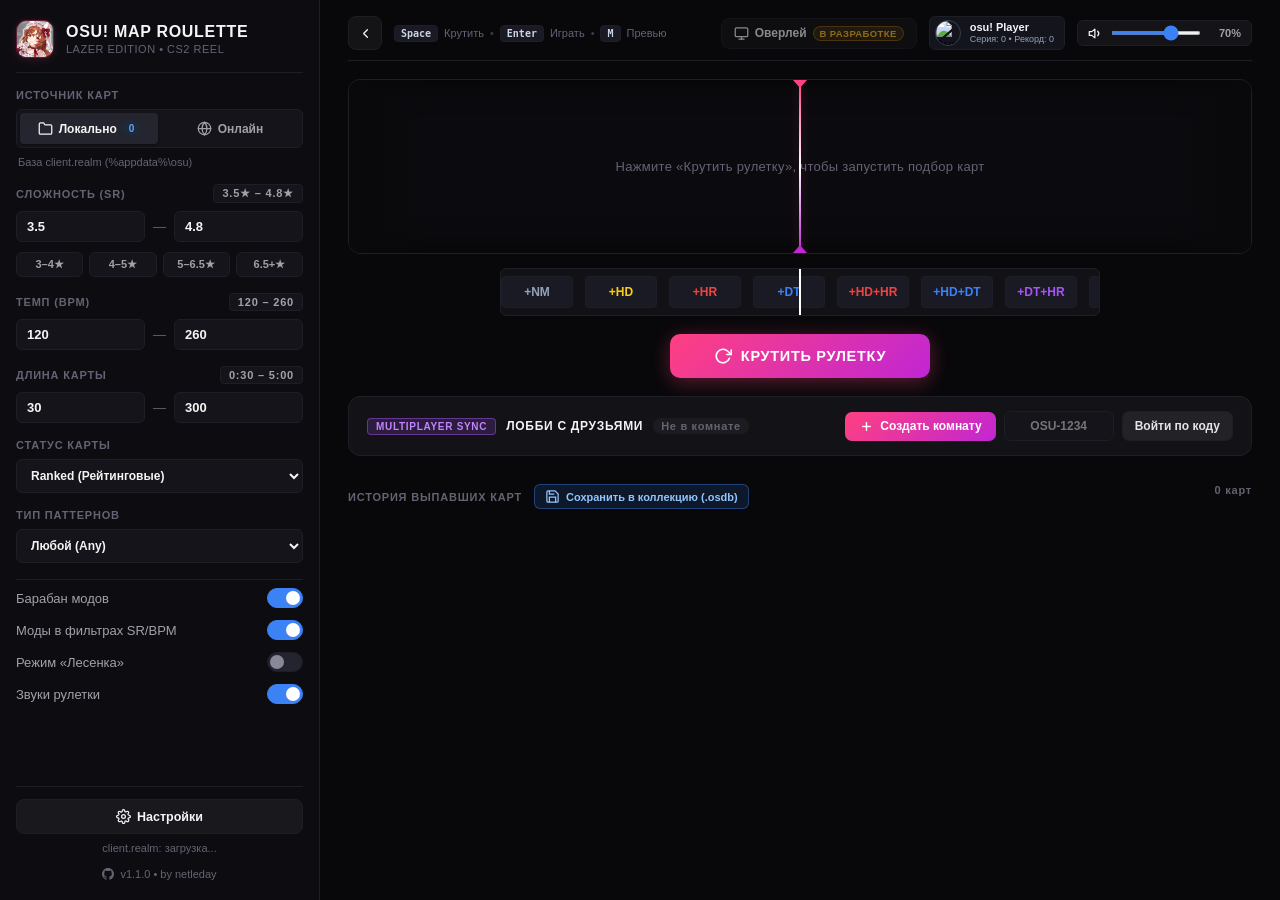
==== commit b9bb3b69: "Release v1.1.0: UI redesign, custom themes, auto-updater" ====
--- a/static/index.html
+++ b/static/index.html
@@ -12,7 +12,7 @@
     <div id="appBgLayer" class="app-bg-layer"></div>
     <div id="appBgOverlay" class="app-bg-overlay"></div>
 
-    <!-- LEFT SIDEBAR: ALL SETTINGS -->
+    <!-- LEFT SIDEBAR: FILTERS & SETTINGS BUTTON -->
     <aside id="mainSidebar" class="sidebar">
         <!-- Logo / Title -->
         <div class="sidebar-header">
@@ -28,11 +28,13 @@
             <div class="section-label">ИСТОЧНИК КАРТ</div>
             <div class="source-toggle">
                 <button id="btnSourceLocal" class="source-tab active" data-source="local">
-                    <span>📁 Локально</span>
-                    <span id="localMapCountBadge" class="badge">1354</span>
+                    <svg class="ui-icon" viewBox="0 0 24 24" fill="none" stroke="currentColor" stroke-width="2" stroke-linecap="round" stroke-linejoin="round"><path d="M22 19a2 2 0 0 1-2 2H4a2 2 0 0 1-2-2V5a2 2 0 0 1 2-2h5l2 3h9a2 2 0 0 1 2 2z"></path></svg>
+                    <span>Локально</span>
+                    <span id="localMapCountBadge" class="badge">0</span>
                 </button>
                 <button id="btnSourceApi" class="source-tab" data-source="api">
-                    <span>🌐 Онлайн</span>
+                    <svg class="ui-icon" viewBox="0 0 24 24" fill="none" stroke="currentColor" stroke-width="2" stroke-linecap="round" stroke-linejoin="round"><circle cx="12" cy="12" r="10"></circle><line x1="2" y1="12" x2="22" y2="12"></line><path d="M12 2a15.3 15.3 0 0 1 4 10 15.3 15.3 0 0 1-4 10 15.3 15.3 0 0 1-4-10 15.3 15.3 0 0 1 4-10z"></path></svg>
+                    <span>Онлайн</span>
                 </button>
             </div>
             <div id="sourceDesc" class="source-desc">База client.realm (%appdata%\osu)</div>
@@ -99,11 +101,11 @@
             <div class="section-label">ТИП ПАТТЕРНОВ</div>
             <select id="selectPatternType" class="select-field">
                 <option value="any" selected>Любой (Any)</option>
-                <option value="aim">🎯 Jump Aim (Aimslop)</option>
-                <option value="flow_aim">🌊 Flow Aim (Спейсед)</option>
-                <option value="stream">⚡ Streams / Speed (Стримы)</option>
-                <option value="tech">🎛️ Finger Control / Tech</option>
-                <option value="balanced">⚖️ Balanced (Баланс)</option>
+                <option value="aim">Jump Aim (Aimslop)</option>
+                <option value="flow_aim">Flow Aim (Спейсед)</option>
+                <option value="stream">Streams / Speed (Стримы)</option>
+                <option value="tech">Finger Control / Tech</option>
+                <option value="balanced">Balanced (Баланс)</option>
             </select>
         </div>
 
@@ -152,24 +154,29 @@
             </div>
         </div>
 
-        <!-- Database status & Reindex -->
+        <!-- Sidebar Bottom: Settings Button & Author -->
         <div class="sidebar-bottom">
-            <button id="btnReindexLocal" class="btn-sidebar">
-                ⟳ Обновить базу client.realm
+            <button id="btnOpenSettings" class="btn-sidebar btn-sidebar-settings">
+                <svg class="ui-icon" viewBox="0 0 24 24" fill="none" stroke="currentColor" stroke-width="2" stroke-linecap="round" stroke-linejoin="round"><circle cx="12" cy="12" r="3"></circle><path d="M19.4 15a1.65 1.65 0 0 0 .33 1.82l.06.06a2 2 0 0 1 0 2.83 2 2 0 0 1-2.83 0l-.06-.06a1.65 1.65 0 0 0-1.82-.33 1.65 1.65 0 0 0-1 1.51V21a2 2 0 0 1-2 2 2 2 0 0 1-2-2v-.09A1.65 1.65 0 0 0 9 19.4a1.65 1.65 0 0 0-1.82.33l-.06.06a2 2 0 0 1-2.83 0 2 2 0 0 1 0-2.83l.06-.06a1.65 1.65 0 0 0 .33-1.82 1.65 1.65 0 0 0-1.51-1H3a2 2 0 0 1-2-2 2 2 0 0 1 2-2h.09A1.65 1.65 0 0 0 4.6 9a1.65 1.65 0 0 0-.33-1.82l-.06-.06a2 2 0 0 1 0-2.83 2 2 0 0 1 2.83 0l.06.06a1.65 1.65 0 0 0 1.82.33H9a1.65 1.65 0 0 0 1-1.51V3a2 2 0 0 1 2-2 2 2 0 0 1 2 2v.09a1.65 1.65 0 0 0 1 1.51 1.65 1.65 0 0 0 1.82-.33l.06-.06a2 2 0 0 1 2.83 0 2 2 0 0 1 0 2.83l-.06.06a1.65 1.65 0 0 0-.33 1.82V9a1.65 1.65 0 0 0 1.51 1H21a2 2 0 0 1 2 2 2 2 0 0 1-2 2h-.09a1.65 1.65 0 0 0-1.51 1z"></path></svg>
+                <span>Настройки</span>
             </button>
             <div id="localStatusText" class="db-status-text">
-                client.realm: 1354 карты загружено
-            </div>
+                client.realm: загрузка...
+            </div>
+            <a href="https://github.com/netleday/osu-map-roulette" target="_blank" class="sidebar-author-link" title="Открыть репозиторий на GitHub">
+                <svg class="ui-icon" style="width:12px;height:12px;" viewBox="0 0 24 24" fill="currentColor"><path d="M12 0C5.37 0 0 5.37 0 12c0 5.31 3.435 9.795 8.205 11.385.6.105.825-.255.825-.57 0-.285-.015-1.23-.015-2.235-3.015.555-3.795-.735-4.035-1.41-.135-.345-.72-1.41-1.23-1.695-.42-.225-1.02-.78-.015-.795.945-.015 1.62.87 1.845 1.23 1.08 1.815 2.805 1.305 3.495.99.105-.78.42-1.305.765-1.605-2.67-.3-5.46-1.335-5.46-5.925 0-1.305.465-2.385 1.23-3.225-.12-.3-.54-1.53.12-3.18 0 0 1.005-.315 3.3 1.23.96-.27 1.98-.405 3-.405s2.04.135 3 .405c2.295-1.56 3.3-1.23 3.3-1.23.66 1.65.24 2.88.12 3.18.765.84 1.23 1.905 1.23 3.225 0 4.605-2.805 5.625-5.475 5.925.435.375.81 1.095.81 2.22 0 1.605-.015 2.895-.015 3.3 0 .315.225.69.825.57A12.02 12.02 0 0 0 24 12c0-6.63-5.37-12-12-12z"></path></svg>
+                <span>v1.1.0 • by netleday</span>
+            </a>
         </div>
     </aside>
 
     <!-- RIGHT CONTENT AREA -->
     <main class="content-area">
-        <!-- TOP TOOLBAR: Sidebar Toggle, Overlay, Theme, Profile & Volume -->
+        <!-- TOP TOOLBAR: Sidebar Toggle, Overlay (Disabled), Profile & Volume -->
         <header class="top-bar">
             <div class="top-left-group">
                 <button id="btnToggleSidebar" class="btn-top-icon" title="Свернуть/развернуть левую панель">
-                    <span id="sidebarToggleIcon">⟨</span>
+                    <svg id="sidebarToggleSvg" class="ui-icon" viewBox="0 0 24 24" fill="none" stroke="currentColor" stroke-width="2" stroke-linecap="round" stroke-linejoin="round"><polyline points="15 18 9 12 15 6"></polyline></svg>
                 </button>
                 <div class="shortcuts-hint">
                     <span class="key-pill">Space</span> Крутить
@@ -180,14 +187,14 @@
                 </div>
             </div>
 
-            <!-- Top Right Group: Overlay, Theme, Profile & Volume -->
+            <!-- Top Right Group: Overlay Stub, Profile & Volume -->
             <div class="top-right-group">
-                <button id="btnToggleOverlay" class="btn-top-action" title="Запустить Steam-like оверлей поверх osu!(lazer)">
-                    🎮 Оверлей
-                </button>
-                <button id="btnOpenTheme" class="btn-top-action" title="Фон с аниме девочками, стекло и блюр">
-                    🎨 Оформление
-                </button>
+                <button id="btnToggleOverlay" class="btn-top-action btn-disabled-stub" disabled title="Внутриигровой оверлей находится в разработке">
+                    <svg class="ui-icon" viewBox="0 0 24 24" fill="none" stroke="currentColor" stroke-width="2" stroke-linecap="round" stroke-linejoin="round"><rect x="2" y="3" width="20" height="14" rx="2" ry="2"></rect><line x1="8" y1="21" x2="16" y2="21"></line><line x1="12" y1="17" x2="12" y2="21"></line></svg>
+                    <span>Оверлей</span>
+                    <span class="dev-badge">В разработке</span>
+                </button>
+
                 <!-- Player Profile Widget -->
                 <button id="btnOpenProfile" class="profile-widget" title="Открыть профиль игрока">
                     <img id="topProfileAvatar" src="https://assets.ppy.sh/favicon/favicon-32x32.png" alt="Avatar" class="profile-avatar-mini">
@@ -199,20 +206,48 @@
 
                 <!-- Volume Control -->
                 <div class="volume-widget" title="Регулировка громкости">
-                    <span id="volIcon" class="vol-icon">🔊</span>
+                    <span id="volIcon" class="vol-icon">
+                        <svg class="ui-icon" viewBox="0 0 24 24" fill="none" stroke="currentColor" stroke-width="2" stroke-linecap="round" stroke-linejoin="round"><polygon points="11 5 6 9 2 9 2 15 6 15 11 19 11 5"></polygon><path d="M15.54 8.46a5 5 0 0 1 0 7.07"></path></svg>
+                    </span>
                     <input type="range" id="volumeSlider" min="0" max="1" step="0.05" value="0.7">
                     <span id="volLabel" class="vol-label">70%</span>
                 </div>
             </div>
         </header>
+
+        <!-- VOLUNTARY UPDATE BANNER -->
+        <div id="updateBanner" class="update-banner" style="display: none;">
+            <div class="update-banner-row">
+                <div class="update-banner-left">
+                    <svg class="ui-icon" style="color: var(--accent-primary);" viewBox="0 0 24 24" fill="none" stroke="currentColor" stroke-width="2" stroke-linecap="round" stroke-linejoin="round"><path d="M21 15v4a2 2 0 0 1-2 2H5a2 2 0 0 1-2-2v-4"></path><polyline points="7 10 12 15 17 10"></polyline><line x1="12" y1="15" x2="12" y2="3"></line></svg>
+                    <span id="updateBannerTitle" class="update-banner-title">Доступно обновление v1.2.0</span>
+                </div>
+                <div class="update-banner-actions">
+                    <button id="btnBannerChangelog" class="btn-update-secondary">Что нового</button>
+                    <button id="btnBannerInstall" class="btn-small-accent">Обновить</button>
+                    <button id="btnBannerDismiss" class="btn-tilt-dismiss" title="Скрыть до следующего запуска">
+                        <svg class="ui-icon" viewBox="0 0 24 24" fill="none" stroke="currentColor" stroke-width="2"><line x1="18" y1="6" x2="6" y2="18"></line><line x1="6" y1="6" x2="18" y2="18"></line></svg>
+                    </button>
+                </div>
+            </div>
+            <div id="updateProgressWrap" class="update-progress-wrap" style="display: none;">
+                <div class="update-progress-track">
+                    <div id="updateProgressFill" class="update-progress-fill"></div>
+                </div>
+                <span id="updateProgressText" class="update-progress-text">0%</span>
+            </div>
+        </div>
 
         <!-- ROULETTE SECTION -->
         <section class="roulette-section">
             <!-- Beatmap Drum 1 -->
             <div class="drum-container">
                 <div class="drum-marker"></div>
+                <div id="drumEmptyHint" class="drum-empty-hint" style="display: none;">
+                    Нажмите «Крутить рулетку», чтобы запустить подбор карт
+                </div>
                 <div id="rouletteTrack" class="drum-track">
-                    <!-- Cards will be populated dynamically -->
+                    <!-- Populated from real beatmaps or clean empty strip -->
                 </div>
             </div>
 
@@ -227,7 +262,8 @@
             <!-- Big Spin Button -->
             <div class="spin-bar">
                 <button id="btnSpin" class="btn-spin">
-                    <span>🎰 КРУТИТЬ РУЛЕТКУ</span>
+                    <svg class="ui-icon ui-icon-lg" viewBox="0 0 24 24" fill="none" stroke="currentColor" stroke-width="2.2" stroke-linecap="round" stroke-linejoin="round"><polyline points="23 4 23 10 17 10"></polyline><path d="M20.49 15a9 9 0 1 1-2.12-9.36L23 10"></path></svg>
+                    <span>КРУТИТЬ РУЛЕТКУ</span>
                 </button>
             </div>
         </section>
@@ -235,7 +271,9 @@
         <!-- ANTI-TILT BANNER -->
         <div id="tiltAlertBanner" class="tilt-alert-banner" style="display: none;">
             <div class="tilt-alert-left">
-                <span class="tilt-icon">🔥</span>
+                <span class="tilt-icon">
+                    <svg class="ui-icon ui-icon-lg" viewBox="0 0 24 24" fill="none" stroke="currentColor" stroke-width="2" stroke-linecap="round" stroke-linejoin="round"><path d="M10.29 3.86L1.82 18a2 2 0 0 0 1.71 3h16.94a2 2 0 0 0 1.71-3L13.71 3.86a2 2 0 0 0-3.42 0z"></path><line x1="12" y1="9" x2="12" y2="13"></line><line x1="12" y1="17" x2="12.01" y2="17"></line></svg>
+                </span>
                 <div>
                     <div class="tilt-title">Детектор тильта</div>
                     <div class="tilt-sub">Похоже на сложный паттерн — скинуть сложность на -0.3★ для разминки?</div>
@@ -243,7 +281,9 @@
             </div>
             <div class="tilt-actions">
                 <button id="btnAntiTiltSpin" class="btn-tilt-action">Скинуть -0.3★ и крутить</button>
-                <button id="btnDismissTilt" class="btn-tilt-dismiss">✕</button>
+                <button id="btnDismissTilt" class="btn-tilt-dismiss" title="Скрыть">
+                    <svg class="ui-icon" viewBox="0 0 24 24" fill="none" stroke="currentColor" stroke-width="2"><line x1="18" y1="6" x2="6" y2="18"></line><line x1="6" y1="6" x2="18" y2="18"></line></svg>
+                </button>
             </div>
         </div>
 
@@ -310,7 +350,8 @@
                                 <span id="scoreStatusBadge" class="score-poll-badge">Ожидание игры...</span>
                             </div>
                             <button id="btnCheckScore" class="btn-check-score">
-                                🔍 Проверить скор
+                                <svg class="ui-icon" viewBox="0 0 24 24" fill="none" stroke="currentColor" stroke-width="2"><circle cx="11" cy="11" r="8"></circle><line x1="21" y1="21" x2="16.65" y2="16.65"></line></svg>
+                                <span>Проверить скор</span>
                             </button>
                         </div>
                         <div id="scoreView" class="score-view" style="display: none;">
@@ -328,7 +369,9 @@
                 <!-- Preview Audio Player & Action Buttons -->
                 <div class="actions-panel">
                     <div class="preview-player">
-                        <button id="btnPlayPause" class="btn-play">▶</button>
+                        <button id="btnPlayPause" class="btn-play" title="Прослушать превью">
+                            <svg class="ui-icon" viewBox="0 0 24 24" fill="currentColor"><polygon points="5 3 19 12 5 21 5 3"></polygon></svg>
+                        </button>
                         <div class="player-track">
                             <input type="range" id="seekSlider" min="0" max="100" value="0">
                             <div class="player-time">
@@ -341,13 +384,16 @@
 
                     <div class="buttons-row">
                         <button id="btnPlayInLazer" class="btn-play-lazer">
-                            🚀 Играть в osu!(lazer)
+                            <svg class="ui-icon" viewBox="0 0 24 24" fill="none" stroke="currentColor" stroke-width="2.2"><polygon points="5 3 19 12 5 21 5 3"></polygon></svg>
+                            <span>Играть в osu!(lazer)</span>
                         </button>
                         <button id="btnLadderNext" class="btn-win" style="display: none;">
-                            ✔️ Пройдено (+Next)
+                            <svg class="ui-icon" viewBox="0 0 24 24" fill="none" stroke="currentColor" stroke-width="2.5"><polyline points="20 6 9 17 4 12"></polyline></svg>
+                            <span>Пройдено (+Next)</span>
                         </button>
                         <button id="btnLadderFail" class="btn-fail" style="display: none;">
-                            ✖ Слился
+                            <svg class="ui-icon" viewBox="0 0 24 24" fill="none" stroke="currentColor" stroke-width="2.5"><line x1="18" y1="6" x2="6" y2="18"></line><line x1="6" y1="6" x2="18" y2="18"></line></svg>
+                            <span>Слился</span>
                         </button>
                         <a id="btnOsuWeb" href="#" target="_blank" class="btn-secondary">
                             osu.ppy.sh
@@ -366,14 +412,17 @@
                     <span id="lobbyStatusPill" class="lobby-status-pill">Не в комнате</span>
                 </div>
                 <div id="lobbyControlsDisconnected" class="lobby-controls">
-                    <button id="btnCreateLobby" class="btn-lobby-primary">➕ Создать комнату</button>
+                    <button id="btnCreateLobby" class="btn-lobby-primary">
+                        <svg class="ui-icon" viewBox="0 0 24 24" fill="none" stroke="currentColor" stroke-width="2.2"><line x1="12" y1="5" x2="12" y2="19"></line><line x1="5" y1="12" x2="19" y2="12"></line></svg>
+                        <span>Создать комнату</span>
+                    </button>
                     <input id="inputLobbyCode" type="text" class="lobby-code-input" placeholder="OSU-1234" maxlength="12">
                     <button id="btnJoinLobby" class="btn-lobby-secondary">Войти по коду</button>
                 </div>
                 <div id="lobbyControlsConnected" class="lobby-controls" style="display: none;">
                     <div class="room-code-box" id="roomCodeBadge" title="Нажмите, чтобы скопировать код">
                         <span id="roomCodeText">OSU-0000</span>
-                        <span class="copy-hint">📋</span>
+                        <svg class="ui-icon" viewBox="0 0 24 24" fill="none" stroke="currentColor" stroke-width="2"><rect x="9" y="9" width="13" height="13" rx="2" ry="2"></rect><path d="M5 15H4a2 2 0 0 1-2-2V4a2 2 0 0 1 2-2h9a2 2 0 0 1 2 2v1"></path></svg>
                     </div>
                     <button id="btnLeaveLobby" class="btn-lobby-danger">Выйти</button>
                 </div>
@@ -396,9 +445,10 @@
         <section class="history-block">
             <div class="history-head">
                 <div style="display: flex; align-items: center; gap: 12px;">
-                    <span>ИСТОРИЯ ВЫПАВШИХ КАРТ (СОХРАНЯЕТСЯ)</span>
+                    <span>ИСТОРИЯ ВЫПАВШИХ КАРТ</span>
                     <button id="btnExportOsdb" class="btn-export-osdb" title="Экспортировать дропы сессии в коллекцию osu! (.osdb)">
-                        💾 Сохранить в коллекцию (.osdb)
+                        <svg class="ui-icon" viewBox="0 0 24 24" fill="none" stroke="currentColor" stroke-width="2"><path d="M19 21H5a2 2 0 0 1-2-2V5a2 2 0 0 1 2-2h11l5 5v11a2 2 0 0 1-2 2z"></path><polyline points="17 21 17 13 7 13 7 21"></polyline><polyline points="7 3 7 8 15 8"></polyline></svg>
+                        <span>Сохранить в коллекцию (.osdb)</span>
                     </button>
                 </div>
                 <span id="historyCountText">0 карт</span>
@@ -412,7 +462,9 @@
         <div class="modal-card">
             <div class="modal-header">
                 <div class="modal-title">ПРОФИЛЬ ИГРОКА OSU! (LAZER)</div>
-                <button id="btnCloseProfile" class="btn-modal-close">✕</button>
+                <button id="btnCloseProfile" class="btn-modal-close">
+                    <svg class="ui-icon" viewBox="0 0 24 24" fill="none" stroke="currentColor" stroke-width="2"><line x1="18" y1="6" x2="6" y2="18"></line><line x1="6" y1="6" x2="18" y2="18"></line></svg>
+                </button>
             </div>
             <div class="modal-body">
                 <div class="profile-hero">
@@ -476,23 +528,23 @@
                 <div class="modal-section-title">РАСПРЕДЕЛЕНИЕ ПО ПЛЕЙСТАЙЛАМ</div>
                 <div class="playstyles-breakdown">
                     <div class="pst-row">
-                        <span>🎯 Jump Aim (Aimslop)</span>
+                        <span>Jump Aim (Aimslop)</span>
                         <span id="pstCountAim" class="pst-val">0</span>
                     </div>
                     <div class="pst-row">
-                        <span>🌊 Flow Aim (Спейсед)</span>
+                        <span>Flow Aim (Спейсед)</span>
                         <span id="pstCountFlow" class="pst-val">0</span>
                     </div>
                     <div class="pst-row">
-                        <span>⚡ Streams / Speed (Стримы)</span>
+                        <span>Streams / Speed (Стримы)</span>
                         <span id="pstCountStream" class="pst-val">0</span>
                     </div>
                     <div class="pst-row">
-                        <span>🎛️ Finger Control / Tech</span>
+                        <span>Finger Control / Tech</span>
                         <span id="pstCountTech" class="pst-val">0</span>
                     </div>
                     <div class="pst-row">
-                        <span>⚖️ Balanced (Баланс)</span>
+                        <span>Balanced (Баланс)</span>
                         <span id="pstCountBalanced" class="pst-val">0</span>
                     </div>
                 </div>
@@ -500,47 +552,72 @@
         </div>
     </div>
 
-    <!-- THEME, BACKGROUND & OVERLAY SETTINGS MODAL -->
-    <div id="themeModal" class="modal-overlay" style="display: none;">
-        <div class="modal-card theme-modal-card">
+    <!-- UNIFIED SETTINGS MODAL (THEMES, BACKGROUNDS, OSU PATHS, OVERLAY STUB) -->
+    <div id="settingsModal" class="modal-overlay" style="display: none;">
+        <div class="modal-card settings-modal-card">
             <div class="modal-header">
-                <div class="modal-title">🎨 ОФОРМЛЕНИЕ, ФОН И ОВЕРЛЕЙ</div>
-                <button id="btnCloseTheme" class="btn-modal-close">✕</button>
-            </div>
-            <div class="modal-body">
-                <div class="modal-section-title">АНИМЕ-ДЕВОЧКА НА ЗАДНИЙ ФОН</div>
-                <div id="bgPickerGrid" class="bg-picker-grid">
-                    <button type="button" class="bg-thumb-btn" data-bg="none">
-                        <div class="bg-thumb-none">🖤</div>
-                        <span>Без фона</span>
-                    </button>
-                    <button type="button" class="bg-thumb-btn active" data-bg="bg_1.png">
-                        <img src="/static/backgrounds/bg_1.png" alt="Art 1">
-                        <span>Маскот</span>
-                    </button>
-                    <button type="button" class="bg-thumb-btn" data-bg="bg_2.jpg">
-                        <img src="/static/backgrounds/bg_2.jpg" alt="Art 2">
-                        <span>Неко #1</span>
-                    </button>
-                    <button type="button" class="bg-thumb-btn" data-bg="bg_3.jpg">
-                        <img src="/static/backgrounds/bg_3.jpg" alt="Art 3">
-                        <span>Неко #2</span>
-                    </button>
-                    <button type="button" class="bg-thumb-btn" data-bg="bg_4.jpg">
-                        <img src="/static/backgrounds/bg_4.jpg" alt="Art 4">
-                        <span>Неко #3</span>
-                    </button>
-                    <button type="button" class="bg-thumb-btn" data-bg="bg_5.jpg">
-                        <img src="/static/backgrounds/bg_5.jpg" alt="Art 5">
-                        <span>Неко #4</span>
-                    </button>
-                </div>
-
-                <div class="modal-section-title" style="margin-top: 16px;">СТИЛЬ ИНТЕРФЕЙСА</div>
-                <div class="theme-style-row">
-                    <button type="button" class="style-pill-btn active" data-style="glass">✨ Стекло (Glass)</button>
-                    <button type="button" class="style-pill-btn" data-style="dark">🖤 Глубокий чёрный</button>
-                    <button type="button" class="style-pill-btn" data-style="transparent">🫧 Прозрачный</button>
+                <div class="modal-title">НАСТРОЙКИ ПРИЛОЖЕНИЯ</div>
+                <button id="btnCloseSettings" class="btn-modal-close">
+                    <svg class="ui-icon" viewBox="0 0 24 24" fill="none" stroke="currentColor" stroke-width="2"><line x1="18" y1="6" x2="6" y2="18"></line><line x1="6" y1="6" x2="18" y2="18"></line></svg>
+                </button>
+            </div>
+            <div class="modal-body settings-modal-body">
+
+                <!-- Section 1: Theme Presets & Custom Theme Builder -->
+                <div class="modal-section-title">ТЕМЫ И ОФОРМЛЕНИЕ</div>
+                <div class="theme-presets-grid" id="themePresetsGrid">
+                    <button type="button" class="theme-preset-card active" data-preset="installer_pink">
+                        <span class="preset-swatch" style="background: linear-gradient(135deg, #ff4081, #c026d3);"></span>
+                        <span>Installer Pink</span>
+                    </button>
+                    <button type="button" class="theme-preset-card" data-preset="lazer_neon">
+                        <span class="preset-swatch" style="background: linear-gradient(135deg, #ff66aa, #38bdf8);"></span>
+                        <span>osu! Lazer</span>
+                    </button>
+                    <button type="button" class="theme-preset-card" data-preset="deep_ocean">
+                        <span class="preset-swatch" style="background: linear-gradient(135deg, #3b82f6, #06b6d4);"></span>
+                        <span>Deep Ocean</span>
+                    </button>
+                    <button type="button" class="theme-preset-card" data-preset="emerald_mint">
+                        <span class="preset-swatch" style="background: linear-gradient(135deg, #10b981, #059669);"></span>
+                        <span>Emerald</span>
+                    </button>
+                    <button type="button" class="theme-preset-card" data-preset="graphite_minimal">
+                        <span class="preset-swatch" style="background: linear-gradient(135deg, #e4e4e7, #52525b);"></span>
+                        <span>Graphite</span>
+                    </button>
+                </div>
+
+                <!-- Custom Theme Builder -->
+                <div class="custom-theme-box">
+                    <div class="custom-theme-header">
+                        <span>Конструктор своей темы</span>
+                        <button type="button" id="btnApplyCustomTheme" class="btn-small-accent">Применить свою тему</button>
+                    </div>
+                    <div class="custom-colors-row">
+                        <label class="color-picker-item">
+                            <span>Основной цвет</span>
+                            <input type="color" id="customColorPrimary" value="#ff4081">
+                        </label>
+                        <label class="color-picker-item">
+                            <span>Вторичный цвет</span>
+                            <input type="color" id="customColorSecondary" value="#c026d3">
+                        </label>
+                        <div class="theme-slider-item" style="flex: 1;">
+                            <div class="section-label-row">
+                                <span>ПРОЗРАЧНОСТЬ ПАНЕЛЕЙ</span>
+                                <span id="panelOpacityVal" class="val-pill">74%</span>
+                            </div>
+                            <input type="range" id="sliderPanelOpacity" min="0.30" max="0.98" step="0.02" value="0.74">
+                        </div>
+                    </div>
+                </div>
+
+                <!-- Glass style & Dim/Blur -->
+                <div class="theme-style-row" style="margin-top: 10px;">
+                    <button type="button" class="style-pill-btn active" data-style="glass">Стекло (Glass)</button>
+                    <button type="button" class="style-pill-btn" data-style="dark">Глубокий чёрный</button>
+                    <button type="button" class="style-pill-btn" data-style="transparent">Прозрачный</button>
                 </div>
 
                 <div class="theme-sliders-grid">
@@ -560,41 +637,107 @@
                     </div>
                 </div>
 
-                <div class="modal-section-title" style="margin-top: 16px;">ИГРОВОЙ ОВЕРЛЕЙ (STEAM-LIKE)</div>
-                <div class="overlay-settings-box">
+                <!-- Section 2: Backgrounds & Custom Upload -->
+                <div class="modal-section-title" style="margin-top: 16px; display: flex; justify-content: space-between; align-items: center;">
+                    <span>ЗАДНИЙ ФОН (ВСТРОЕННЫЕ И СВОИ ОБОИ)</span>
+                    <button type="button" id="btnUploadBg" class="btn-upload-bg">
+                        <svg class="ui-icon" viewBox="0 0 24 24" fill="none" stroke="currentColor" stroke-width="2"><path d="M21 15v4a2 2 0 0 1-2 2H5a2 2 0 0 1-2-2v-4"></path><polyline points="17 8 12 3 7 8"></polyline><line x1="12" y1="3" x2="12" y2="15"></line></svg>
+                        <span>Загрузить свою картинку</span>
+                    </button>
+                    <input type="file" id="inputUploadBg" accept=".png,.jpg,.jpeg,.webp" style="display: none;">
+                </div>
+                <div id="bgPickerGrid" class="bg-picker-grid">
+                    <!-- Populated dynamically via /api/backgrounds/list -->
+                </div>
+
+                <!-- Section 3: osu! Paths, Database & API -->
+                <div class="modal-section-title" style="margin-top: 16px;">БАЗА OSU!(LAZER) И ЗЕРКАЛА</div>
+                <div class="settings-form-box">
+                    <div class="settings-field-row">
+                        <label>Папка osu!(lazer)</label>
+                        <input type="text" id="inputLazerPath" class="settings-text-input" placeholder="%APPDATA%\osu">
+                    </div>
+                    <div class="settings-field-row">
+                        <label>Зеркало загрузки .osz</label>
+                        <select id="selectMirror" class="select-field" style="width: 190px;">
+                            <option value="beatconnect">BeatConnect</option>
+                            <option value="nerinyan">Nerinyan</option>
+                            <option value="catboy">Catboy (Mino)</option>
+                        </select>
+                    </div>
+                    <div class="settings-field-row">
+                        <label>osu! API v2 (опционально)</label>
+                        <div style="display: flex; gap: 6px; flex: 1; justify-content: flex-end;">
+                            <input type="text" id="inputClientId" class="settings-text-input" style="max-width: 130px;" placeholder="Client ID">
+                            <input type="password" id="inputClientSecret" class="settings-text-input" style="max-width: 160px;" placeholder="Client Secret">
+                        </div>
+                    </div>
+                    <div style="display: flex; gap: 8px; margin-top: 4px;">
+                        <button id="btnReindexLocal" class="btn-sidebar" style="flex: 1;">
+                            <svg class="ui-icon" viewBox="0 0 24 24" fill="none" stroke="currentColor" stroke-width="2"><polyline points="23 4 23 10 17 10"></polyline><path d="M20.49 15a9 9 0 1 1-2.12-9.36L23 10"></path></svg>
+                            <span>Переиндексировать client.realm</span>
+                        </button>
+                        <button id="btnSaveTechSettings" class="btn-small-accent">Сохранить пути</button>
+                    </div>
+                </div>
+
+                <!-- Section 4: Overlay Stub -->
+                <div class="modal-section-title" style="margin-top: 16px; display: flex; align-items: center; gap: 8px;">
+                    <span>ВНУТРИИГРОВОЙ ОВЕРЛЕЙ</span>
+                    <span class="dev-badge">В разработке</span>
+                </div>
+                <div class="overlay-settings-box overlay-stub-disabled">
                     <div class="overlay-setting-row">
-                        <span>Горячая клавиша переключения HUD</span>
-                        <select id="selectOverlayHotkey" class="select-field" style="width: 150px;">
-                            <option value="F9">F9</option>
-                            <option value="Shift+Tab">Shift + Tab</option>
-                            <option value="F8">F8</option>
-                            <option value="F10">F10</option>
-                        </select>
-                    </div>
-                    <div class="overlay-setting-row" style="margin-top: 8px;">
-                        <span>Быстрая крутка в оверлее (Instant Roll)</span>
-                        <select id="selectInstantRollHotkey" class="select-field" style="width: 150px;">
-                            <option value="Alt+R">Alt + R</option>
-                            <option value="F8">F8</option>
-                            <option value="Ctrl+Shift+R">Ctrl + Shift + R</option>
-                            <option value="F10">F10</option>
-                        </select>
-                    </div>
-                    <label class="toggle-row" style="margin-top: 8px;">
-                        <span>Автозапуск в игре через 1.5с после прокрутки</span>
-                        <div class="switch-wrap">
-                            <input type="checkbox" id="toggleOverlayAutoLaunch">
-                            <span class="slider"></span>
-                        </div>
-                    </label>
-                    <label class="toggle-row" style="margin-top: 8px;">
-                        <span>Автозапуск оверлея при обнаружении osu!.exe</span>
-                        <div class="switch-wrap">
-                            <input type="checkbox" id="toggleOverlayAutostart">
-                            <span class="slider"></span>
-                        </div>
-                    </label>
-                </div>
+                        <span>Запуск и настройка оверлея поверх osu!(lazer)</span>
+                        <button type="button" class="btn-top-action" disabled>Недоступно</button>
+                    </div>
+                </div>
+
+                <!-- Section 5: About & Updates -->
+                <div class="modal-section-title" style="margin-top: 16px;">О ПРОГРАММЕ И ОБНОВЛЕНИЯ</div>
+                <div class="about-card">
+                    <div class="about-top-row">
+                        <div class="about-info">
+                            <div class="about-app-name">osu! Map Roulette <span id="aboutVersionBadge" class="about-ver-pill">v1.1.0</span></div>
+                            <div class="about-author-row">
+                                <span>Разработчик:</span>
+                                <a href="https://github.com/netleday" target="_blank" class="about-link">netleday</a>
+                                <span>•</span>
+                                <a href="https://github.com/netleday/osu-map-roulette" target="_blank" class="about-link">GitHub</a>
+                            </div>
+                        </div>
+                        <div id="aboutUpdateStatus" class="about-status-text">Актуальная версия</div>
+                    </div>
+                    <div class="about-actions-row">
+                        <button type="button" id="btnCheckUpdates" class="btn-update-secondary">
+                            <svg class="ui-icon" viewBox="0 0 24 24" fill="none" stroke="currentColor" stroke-width="2" stroke-linecap="round" stroke-linejoin="round"><polyline points="23 4 23 10 17 10"></polyline><path d="M20.49 15a9 9 0 1 1-2.12-9.36L23 10"></path></svg>
+                            <span>Проверить обновления</span>
+                        </button>
+                        <button type="button" id="btnOpenChangelog" class="btn-update-secondary">
+                            <svg class="ui-icon" viewBox="0 0 24 24" fill="none" stroke="currentColor" stroke-width="2" stroke-linecap="round" stroke-linejoin="round"><path d="M14 2H6a2 2 0 0 0-2 2v16a2 2 0 0 0 2 2h12a2 2 0 0 0 2-2V8z"></path><polyline points="14 2 14 8 20 8"></polyline><line x1="16" y1="13" x2="8" y2="13"></line><line x1="16" y1="17" x2="8" y2="17"></line></svg>
+                            <span>История изменений (Changelog)</span>
+                        </button>
+                    </div>
+                </div>
+
+            </div>
+        </div>
+    </div>
+
+    <!-- CHANGELOG MODAL -->
+    <div id="changelogModal" class="modal-overlay" style="display: none;">
+        <div class="modal-card settings-modal-card">
+            <div class="modal-header">
+                <div id="changelogModalTitle" class="modal-title">ИСТОРИЯ ИЗМЕНЕНИЙ (CHANGELOG)</div>
+                <button id="btnCloseChangelog" class="btn-modal-close">
+                    <svg class="ui-icon" viewBox="0 0 24 24" fill="none" stroke="currentColor" stroke-width="2"><line x1="18" y1="6" x2="6" y2="18"></line><line x1="6" y1="6" x2="18" y2="18"></line></svg>
+                </button>
+            </div>
+            <div id="changelogBody" class="modal-body settings-modal-body">
+                <!-- Populated via JS -->
+            </div>
+            <div id="changelogFooter" class="changelog-footer" style="display: none;">
+                <button id="btnChangelogInstall" class="btn-small-accent">Скачать и установить обновление</button>
             </div>
         </div>
     </div>
@@ -603,5 +746,6 @@
 
     <script src="/static/sounds.js"></script>
     <script src="/static/app.js"></script>
+    <script src="/static/app_v2.js"></script>
 </body>
 </html>
--- a/static/style.css
+++ b/static/style.css
@@ -14,12 +14,17 @@
     --text-secondary: #a1a1aa;
     --text-muted: #636374;
 
+    --accent-primary: #ff4081;
+    --accent-secondary: #c026d3;
+    --accent-glow: rgba(255, 64, 129, 0.35);
+    --panel-opacity: 0.74;
+
     --accent-blue: #3b82f6;
     --accent-green: #22c55e;
     --accent-red: #ef4444;
     --accent-gold: #f59e0b;
     --accent-silver: #d1d5db;
-    --accent-pink: #ff4081;
+    --accent-pink: var(--accent-primary);
 
     --card-width: 220px;
     --card-gap: 14px;
@@ -539,10 +544,10 @@
     top: 0;
     bottom: 0;
     width: 2px;
-    background: linear-gradient(to bottom, #ff4081, #ffffff, #ff4081);
+    background: linear-gradient(to bottom, var(--accent-primary), #ffffff, var(--accent-secondary));
     transform: translateX(-50%);
     z-index: 20;
-    box-shadow: 0 0 12px rgba(255, 64, 129, 0.65);
+    box-shadow: 0 0 12px var(--accent-glow);
     pointer-events: none;
 }
 
@@ -558,12 +563,26 @@
 
 .drum-marker::before {
     top: 0;
-    border-top: 8px solid #ff4081;
+    border-top: 8px solid var(--accent-primary);
 }
 
 .drum-marker::after {
     bottom: 0;
-    border-bottom: 8px solid #ff4081;
+    border-bottom: 8px solid var(--accent-secondary);
+}
+
+.drum-empty-hint {
+    position: absolute;
+    inset: 0;
+    display: flex;
+    align-items: center;
+    justify-content: center;
+    font-size: 13px;
+    font-weight: 500;
+    color: var(--text-muted);
+    letter-spacing: 0.3px;
+    pointer-events: none;
+    z-index: 5;
 }
 
 .drum-track {
@@ -707,23 +726,26 @@
 }
 
 .btn-spin {
-    background: linear-gradient(135deg, #ff4081 0%, #c026d3 100%);
+    display: inline-flex;
+    align-items: center;
+    gap: 9px;
+    background: linear-gradient(135deg, var(--accent-primary) 0%, var(--accent-secondary) 100%);
     color: #ffffff;
     border: none;
-    padding: 13px 46px;
+    padding: 13px 44px;
     font-size: 14.5px;
     font-weight: 700;
     letter-spacing: 0.7px;
     border-radius: 10px;
     cursor: pointer;
-    box-shadow: 0 4px 20px rgba(255, 64, 129, 0.32);
+    box-shadow: 0 4px 20px var(--accent-glow);
     transition: all 0.16s ease;
 }
 
 .btn-spin:hover:not(:disabled) {
     filter: brightness(1.08);
     transform: translateY(-1px);
-    box-shadow: 0 6px 26px rgba(255, 64, 129, 0.48);
+    box-shadow: 0 6px 26px var(--accent-glow);
 }
 
 .btn-spin:active:not(:disabled) {
@@ -1582,14 +1604,14 @@
 
 /* Glassmorphism Theme Variants */
 body.theme-glass .sidebar {
-    background: rgba(13, 13, 17, 0.76);
+    background: rgba(13, 13, 17, var(--panel-opacity, 0.74));
     backdrop-filter: blur(18px);
 }
 body.theme-glass .winner-card,
 body.theme-glass .lobby-block,
 body.theme-glass .drum-container,
 body.theme-glass .mod-drum-container {
-    background: rgba(16, 16, 22, 0.72);
+    background: rgba(16, 16, 22, var(--panel-opacity, 0.74));
     backdrop-filter: blur(16px);
     border-color: rgba(255, 255, 255, 0.09);
 }
@@ -2066,7 +2088,7 @@
 .toast-item {
     background: rgba(16, 16, 22, 0.92);
     backdrop-filter: blur(12px);
-    border: 1px solid rgba(255, 64, 129, 0.45);
+    border: 1px solid var(--accent-primary);
     color: #f4f4f5;
     padding: 10px 16px;
     border-radius: 9px;
@@ -2075,3 +2097,464 @@
     box-shadow: 0 8px 24px rgba(0,0,0,0.55);
     animation: winnerReveal 0.2s ease;
 }
+
+/* ========================================================
+   SVG ICONS, SETTINGS MODAL, THEME BUILDER & STUBS
+======================================================== */
+.ui-icon {
+    width: 15px;
+    height: 15px;
+    flex-shrink: 0;
+    display: inline-block;
+    vertical-align: middle;
+}
+
+.ui-icon-lg {
+    width: 18px;
+    height: 18px;
+}
+
+.source-tab, .btn-sidebar, .btn-check-score, .btn-play-lazer,
+.btn-win, .btn-fail, .btn-lobby-primary, .btn-export-osdb {
+    display: inline-flex;
+    align-items: center;
+    justify-content: center;
+    gap: 6px;
+}
+
+.btn-sidebar-settings {
+    width: 100%;
+    background: rgba(255, 255, 255, 0.05);
+    border: 1px solid var(--border);
+    color: var(--text-primary);
+    padding: 9px 12px;
+    border-radius: 8px;
+    font-size: 12.5px;
+    font-weight: 600;
+    cursor: pointer;
+    transition: all 0.15s ease;
+}
+
+.btn-sidebar-settings:hover {
+    background: rgba(255, 255, 255, 0.1);
+    border-color: var(--accent-primary);
+}
+
+.btn-disabled-stub {
+    opacity: 0.55;
+    cursor: not-allowed !important;
+}
+
+.dev-badge {
+    background: rgba(245, 158, 11, 0.14);
+    border: 1px solid rgba(245, 158, 11, 0.4);
+    color: #fbbf24;
+    font-size: 9.5px;
+    font-weight: 700;
+    padding: 1px 6px;
+    border-radius: 999px;
+    text-transform: uppercase;
+    letter-spacing: 0.4px;
+}
+
+.settings-modal-card {
+    max-width: 640px;
+    max-height: 88vh;
+    display: flex;
+    flex-direction: column;
+}
+
+.settings-modal-body {
+    overflow-y: auto;
+    padding-right: 18px;
+}
+
+.theme-presets-grid {
+    display: grid;
+    grid-template-columns: repeat(5, 1fr);
+    gap: 8px;
+}
+
+.theme-preset-card {
+    background: #14141c;
+    border: 1px solid #262632;
+    border-radius: 8px;
+    padding: 8px 6px;
+    color: #d4d4d8;
+    font-size: 11px;
+    font-weight: 600;
+    cursor: pointer;
+    display: flex;
+    flex-direction: column;
+    align-items: center;
+    gap: 6px;
+    transition: all 0.15s ease;
+}
+
+.theme-preset-card:hover {
+    border-color: #3f3f4e;
+    background: #1a1a24;
+}
+
+.theme-preset-card.active {
+    border-color: var(--accent-primary);
+    background: rgba(255, 255, 255, 0.06);
+    color: #ffffff;
+}
+
+.preset-swatch {
+    width: 100%;
+    height: 18px;
+    border-radius: 4px;
+}
+
+.custom-theme-box {
+    margin-top: 10px;
+    background: #121218;
+    border: 1px solid #242430;
+    border-radius: 8px;
+    padding: 10px 12px;
+}
+
+.custom-theme-header {
+    display: flex;
+    justify-content: space-between;
+    align-items: center;
+    font-size: 12px;
+    font-weight: 600;
+    color: #e4e4e7;
+    margin-bottom: 10px;
+}
+
+.custom-colors-row {
+    display: flex;
+    align-items: center;
+    gap: 14px;
+}
+
+.color-picker-item {
+    display: flex;
+    flex-direction: column;
+    gap: 4px;
+    font-size: 11px;
+    color: #a1a1aa;
+    cursor: pointer;
+}
+
+.color-picker-item input[type="color"] {
+    width: 48px;
+    height: 28px;
+    border: 1px solid #2e2e3a;
+    border-radius: 6px;
+    background: transparent;
+    cursor: pointer;
+    padding: 0;
+}
+
+.btn-small-accent {
+    background: linear-gradient(135deg, var(--accent-primary), var(--accent-secondary));
+    border: none;
+    color: #fff;
+    padding: 6px 12px;
+    border-radius: 6px;
+    font-size: 11.5px;
+    font-weight: 700;
+    cursor: pointer;
+}
+
+.btn-small-accent:hover {
+    filter: brightness(1.1);
+}
+
+.btn-upload-bg {
+    background: rgba(255, 255, 255, 0.06);
+    border: 1px solid var(--border);
+    color: #e4e4e7;
+    padding: 4px 10px;
+    border-radius: 6px;
+    font-size: 11px;
+    font-weight: 600;
+    cursor: pointer;
+    display: inline-flex;
+    align-items: center;
+    gap: 5px;
+    transition: all 0.15s;
+}
+
+.btn-upload-bg:hover {
+    background: rgba(255, 255, 255, 0.12);
+    border-color: var(--accent-primary);
+}
+
+.settings-form-box {
+    background: #121218;
+    border: 1px solid #242430;
+    border-radius: 8px;
+    padding: 12px;
+    display: flex;
+    flex-direction: column;
+    gap: 10px;
+}
+
+.settings-field-row {
+    display: flex;
+    align-items: center;
+    justify-content: space-between;
+    gap: 12px;
+    font-size: 12px;
+    color: #d4d4d8;
+}
+
+.settings-text-input {
+    flex: 1;
+    max-width: 300px;
+    background: #09090d;
+    border: 1px solid #272734;
+    color: #f4f4f5;
+    padding: 7px 10px;
+    border-radius: 6px;
+    font-size: 12px;
+    outline: none;
+}
+
+.settings-text-input:focus {
+    border-color: var(--accent-primary);
+}
+
+.overlay-stub-disabled {
+    opacity: 0.6;
+    pointer-events: none;
+}
+
+.btn-lobby-primary {
+    background: linear-gradient(135deg, var(--accent-primary), var(--accent-secondary));
+}
+
+.sr-preset-btn.active {
+    border-color: var(--accent-primary);
+    color: var(--accent-primary);
+}
+
+/* ========================================================
+   AUTHOR FOOTER, UPDATE BANNER, ABOUT & CHANGELOG
+======================================================== */
+.sidebar-author-link {
+    display: inline-flex;
+    align-items: center;
+    justify-content: center;
+    gap: 6px;
+    margin-top: 6px;
+    font-size: 11px;
+    color: var(--text-muted);
+    text-decoration: none;
+    transition: color 0.15s ease;
+}
+
+.sidebar-author-link:hover {
+    color: var(--accent-primary);
+}
+
+.update-banner {
+    background: rgba(18, 18, 25, 0.85);
+    backdrop-filter: blur(14px);
+    border: 1px solid var(--accent-primary);
+    border-radius: 10px;
+    padding: 10px 16px;
+    display: flex;
+    flex-direction: column;
+    gap: 8px;
+    box-shadow: 0 4px 18px var(--accent-glow);
+    animation: winnerReveal 0.25s ease;
+}
+
+.update-banner-row {
+    display: flex;
+    align-items: center;
+    justify-content: space-between;
+    gap: 12px;
+}
+
+.update-banner-left {
+    display: flex;
+    align-items: center;
+    gap: 10px;
+}
+
+.update-banner-title {
+    font-size: 13px;
+    font-weight: 700;
+    color: #ffffff;
+}
+
+.update-banner-actions {
+    display: flex;
+    align-items: center;
+    gap: 8px;
+}
+
+.btn-update-secondary {
+    background: rgba(255, 255, 255, 0.06);
+    border: 1px solid var(--border);
+    color: #e4e4e7;
+    padding: 6px 12px;
+    border-radius: 6px;
+    font-size: 12px;
+    font-weight: 600;
+    cursor: pointer;
+    display: inline-flex;
+    align-items: center;
+    gap: 6px;
+    transition: all 0.15s ease;
+}
+
+.btn-update-secondary:hover:not(:disabled) {
+    background: rgba(255, 255, 255, 0.12);
+    border-color: var(--border-hover);
+}
+
+.update-progress-wrap {
+    display: flex;
+    align-items: center;
+    gap: 10px;
+}
+
+.update-progress-track {
+    flex: 1;
+    height: 7px;
+    background: #14141c;
+    border-radius: 999px;
+    overflow: hidden;
+    border: 1px solid #262632;
+}
+
+.update-progress-fill {
+    width: 0%;
+    height: 100%;
+    background: linear-gradient(90deg, var(--accent-primary), var(--accent-secondary));
+    transition: width 0.15s ease;
+}
+
+.update-progress-text {
+    font-size: 11.5px;
+    font-weight: 700;
+    color: var(--accent-primary);
+    min-width: 38px;
+    text-align: right;
+}
+
+.about-card {
+    background: #121218;
+    border: 1px solid #242430;
+    border-radius: 8px;
+    padding: 12px 14px;
+    display: flex;
+    flex-direction: column;
+    gap: 12px;
+}
+
+.about-top-row {
+    display: flex;
+    justify-content: space-between;
+    align-items: flex-start;
+    gap: 12px;
+}
+
+.about-app-name {
+    font-size: 14px;
+    font-weight: 700;
+    color: #ffffff;
+    display: flex;
+    align-items: center;
+    gap: 8px;
+}
+
+.about-ver-pill {
+    background: rgba(255, 255, 255, 0.08);
+    border: 1px solid var(--accent-primary);
+    color: var(--accent-primary);
+    font-size: 10.5px;
+    font-weight: 700;
+    padding: 1px 7px;
+    border-radius: 999px;
+}
+
+.about-author-row {
+    margin-top: 4px;
+    font-size: 12px;
+    color: #a1a1aa;
+    display: flex;
+    align-items: center;
+    gap: 6px;
+}
+
+.about-link {
+    color: var(--accent-primary);
+    text-decoration: none;
+    font-weight: 600;
+}
+
+.about-link:hover {
+    text-decoration: underline;
+}
+
+.about-status-text {
+    font-size: 11.5px;
+    color: #4ade80;
+    font-weight: 600;
+}
+
+.about-actions-row {
+    display: flex;
+    gap: 8px;
+    flex-wrap: wrap;
+}
+
+.changelog-entry {
+    background: #121218;
+    border: 1px solid #242430;
+    border-radius: 8px;
+    padding: 12px 14px;
+    margin-bottom: 12px;
+}
+
+.changelog-entry-head {
+    display: flex;
+    align-items: center;
+    justify-content: space-between;
+    margin-bottom: 6px;
+}
+
+.changelog-ver {
+    font-size: 14px;
+    font-weight: 800;
+    color: var(--accent-primary);
+}
+
+.changelog-date {
+    font-size: 11px;
+    color: var(--text-muted);
+}
+
+.changelog-title {
+    font-size: 12.5px;
+    font-weight: 700;
+    color: #ffffff;
+    margin-bottom: 8px;
+}
+
+.changelog-list {
+    padding-left: 18px;
+    display: flex;
+    flex-direction: column;
+    gap: 4px;
+    font-size: 12px;
+    color: #d4d4d8;
+    line-height: 1.45;
+}
+
+.changelog-footer {
+    padding: 12px 20px;
+    border-top: 1px solid #222230;
+    display: flex;
+    justify-content: flex-end;
+}
